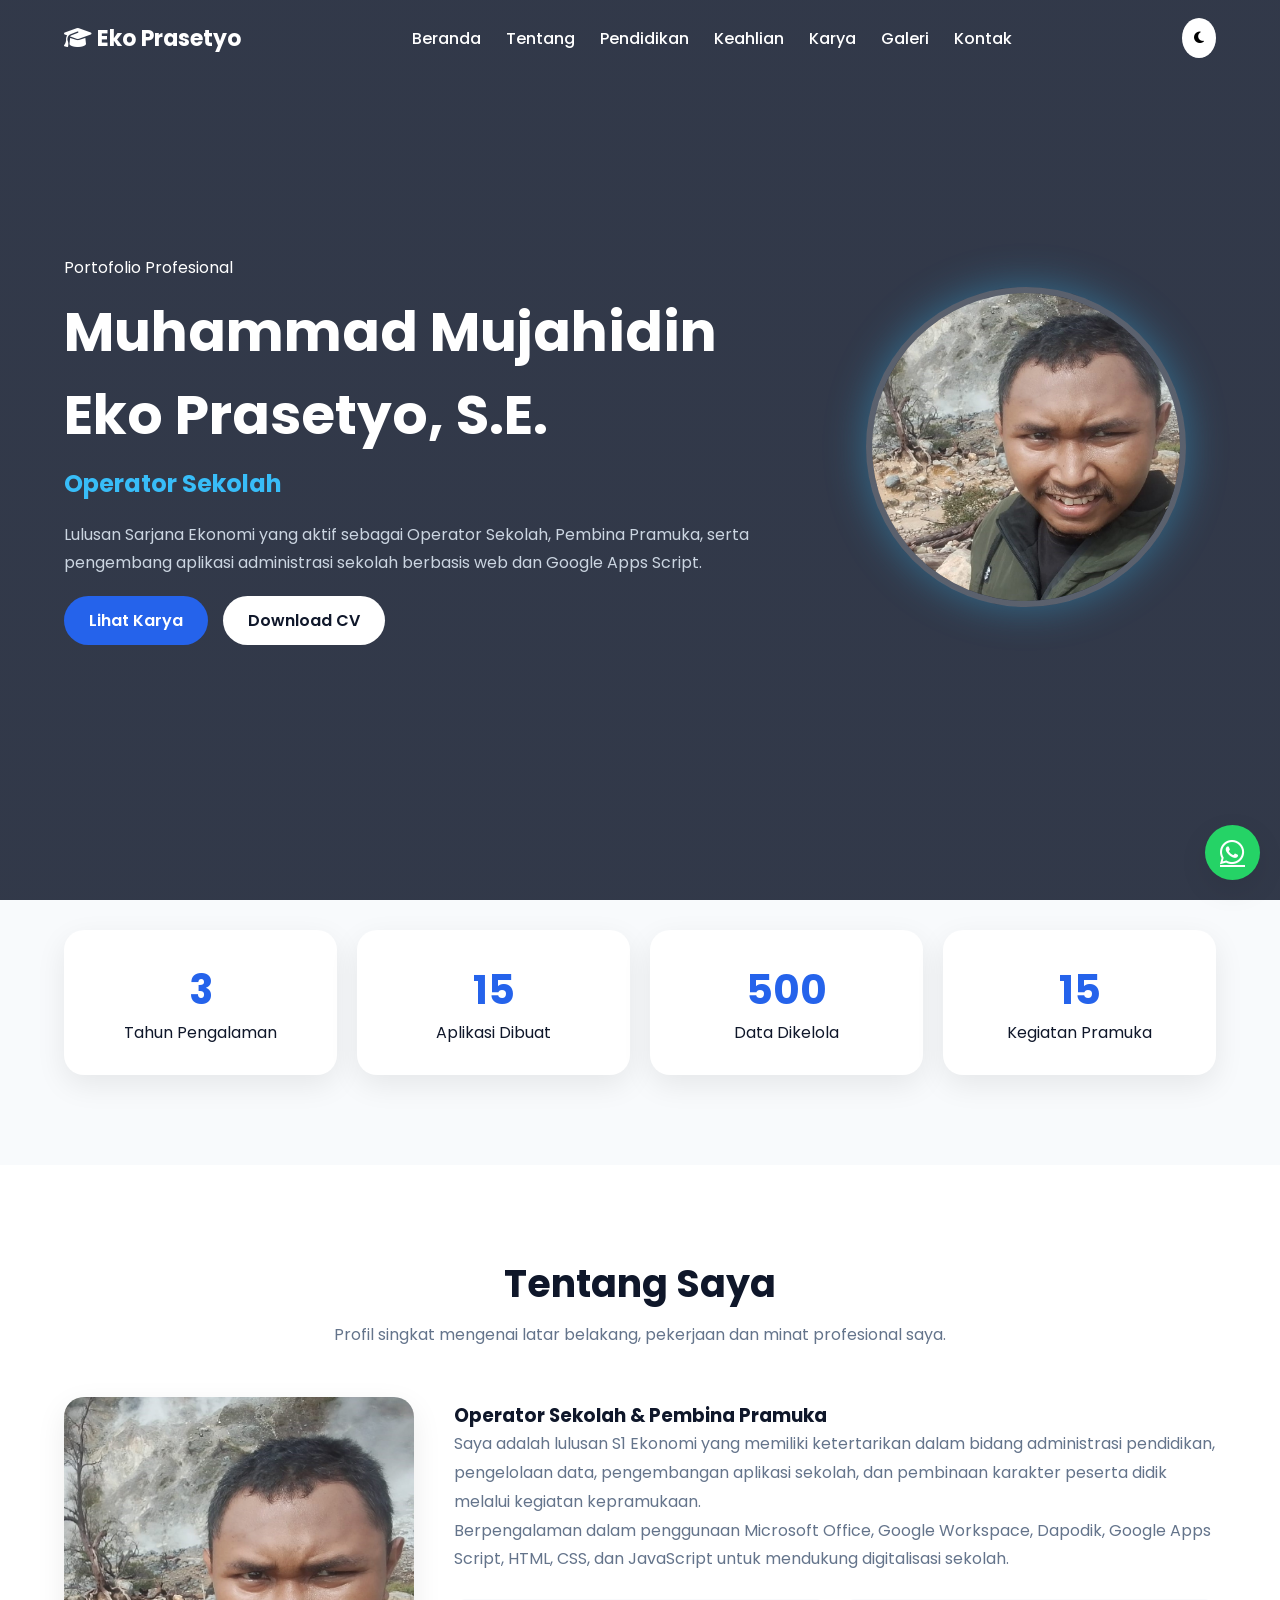
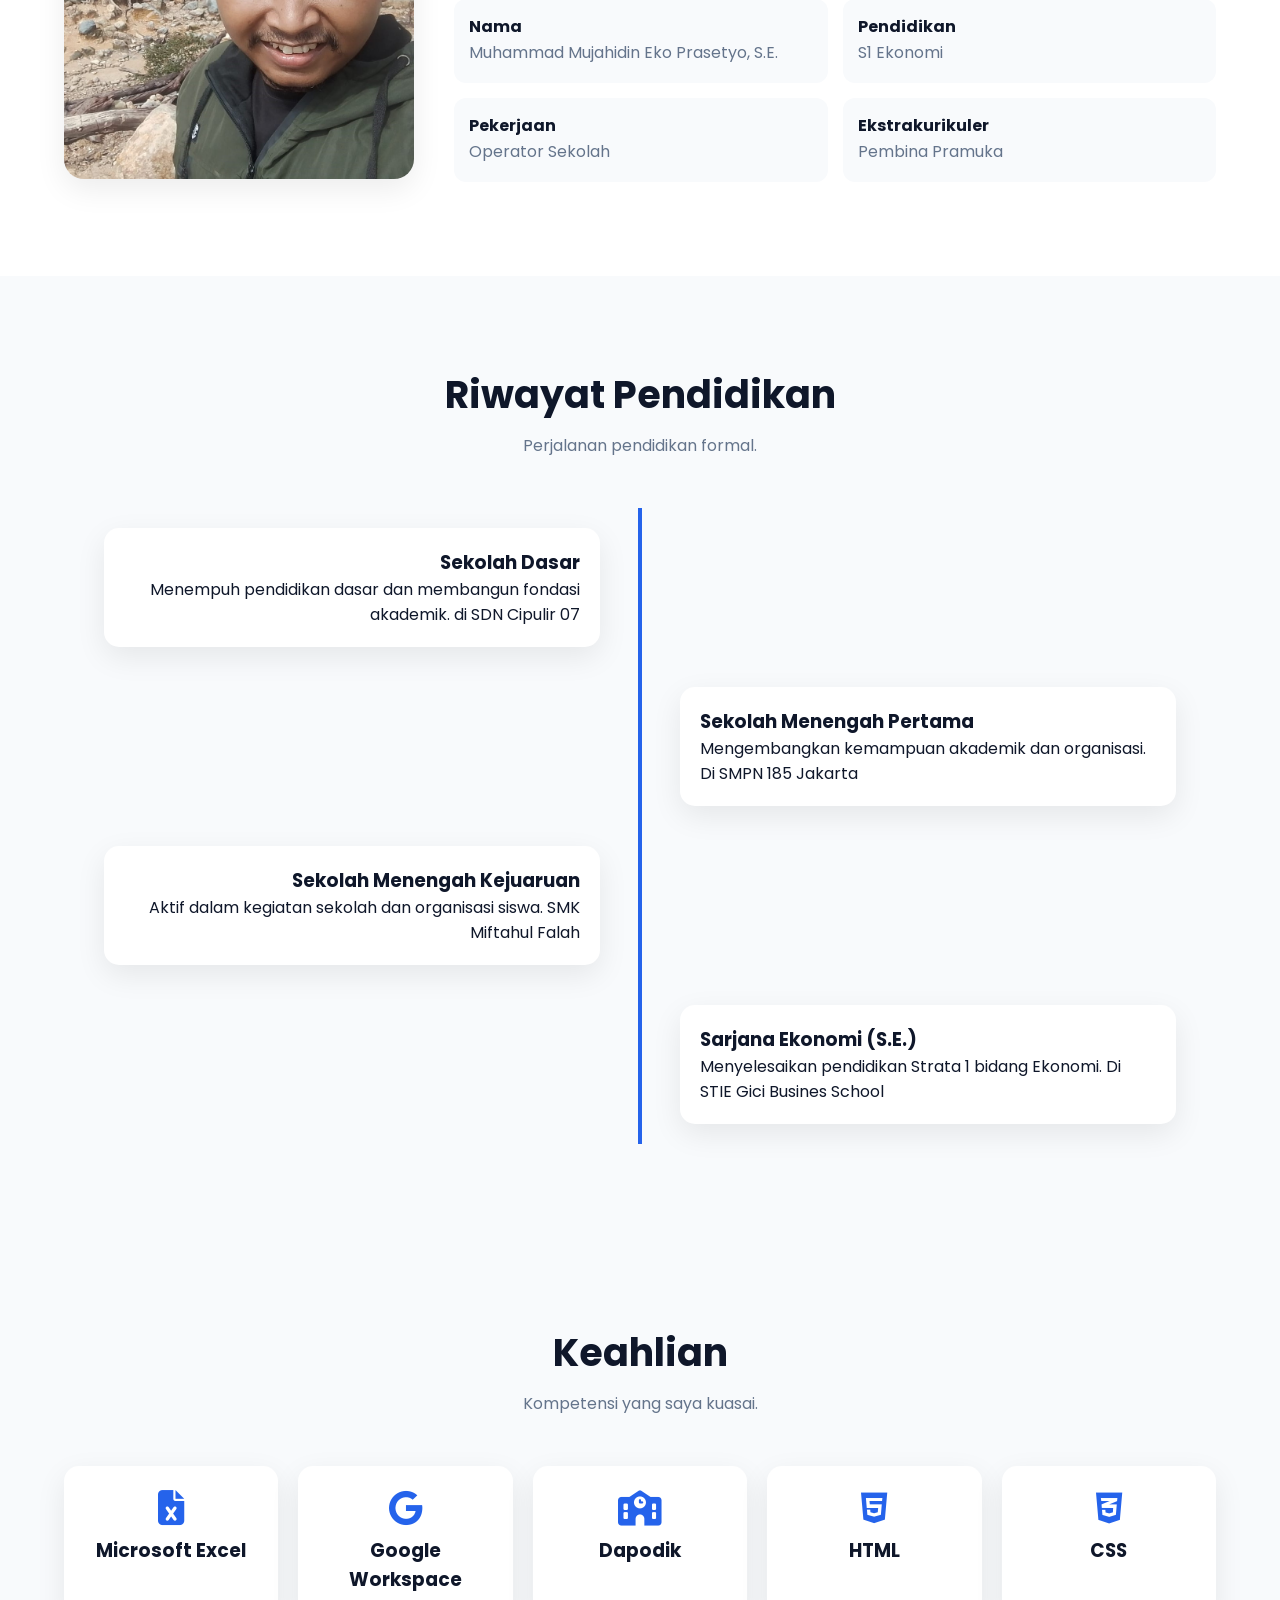
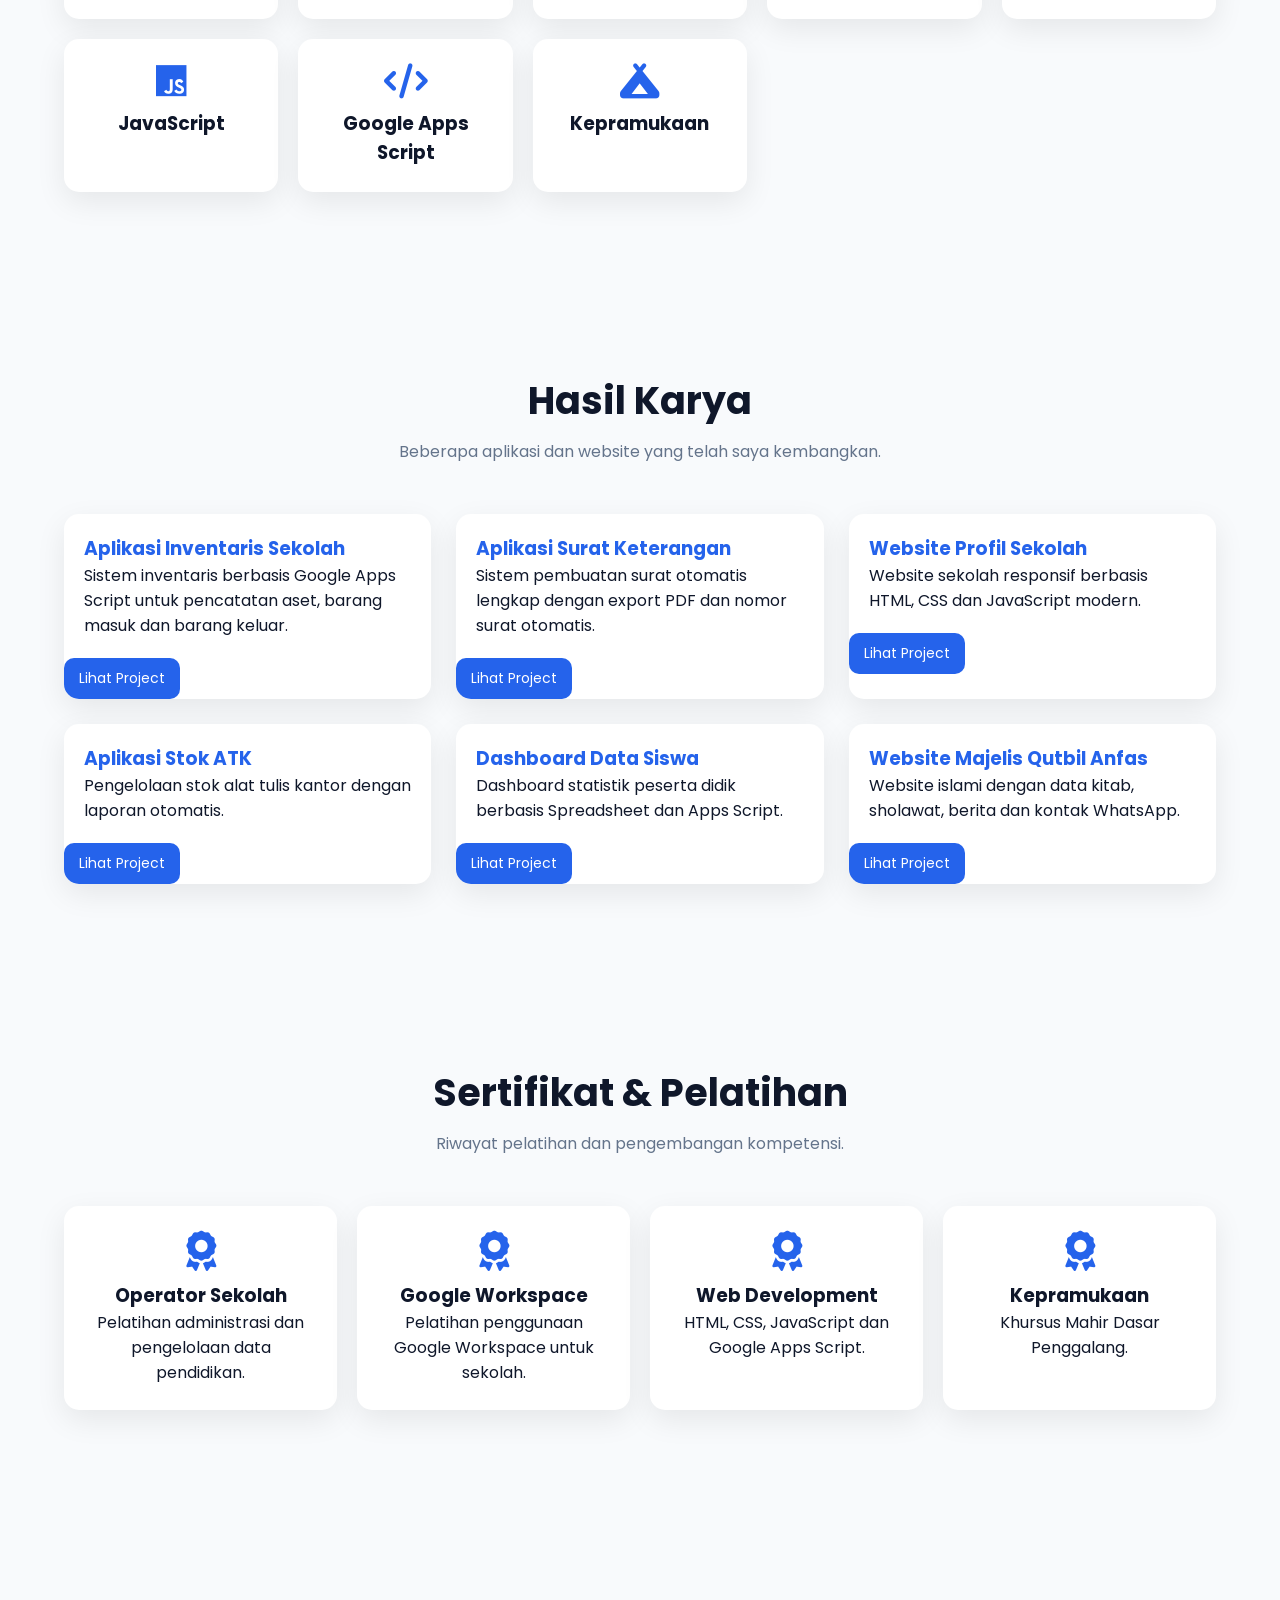
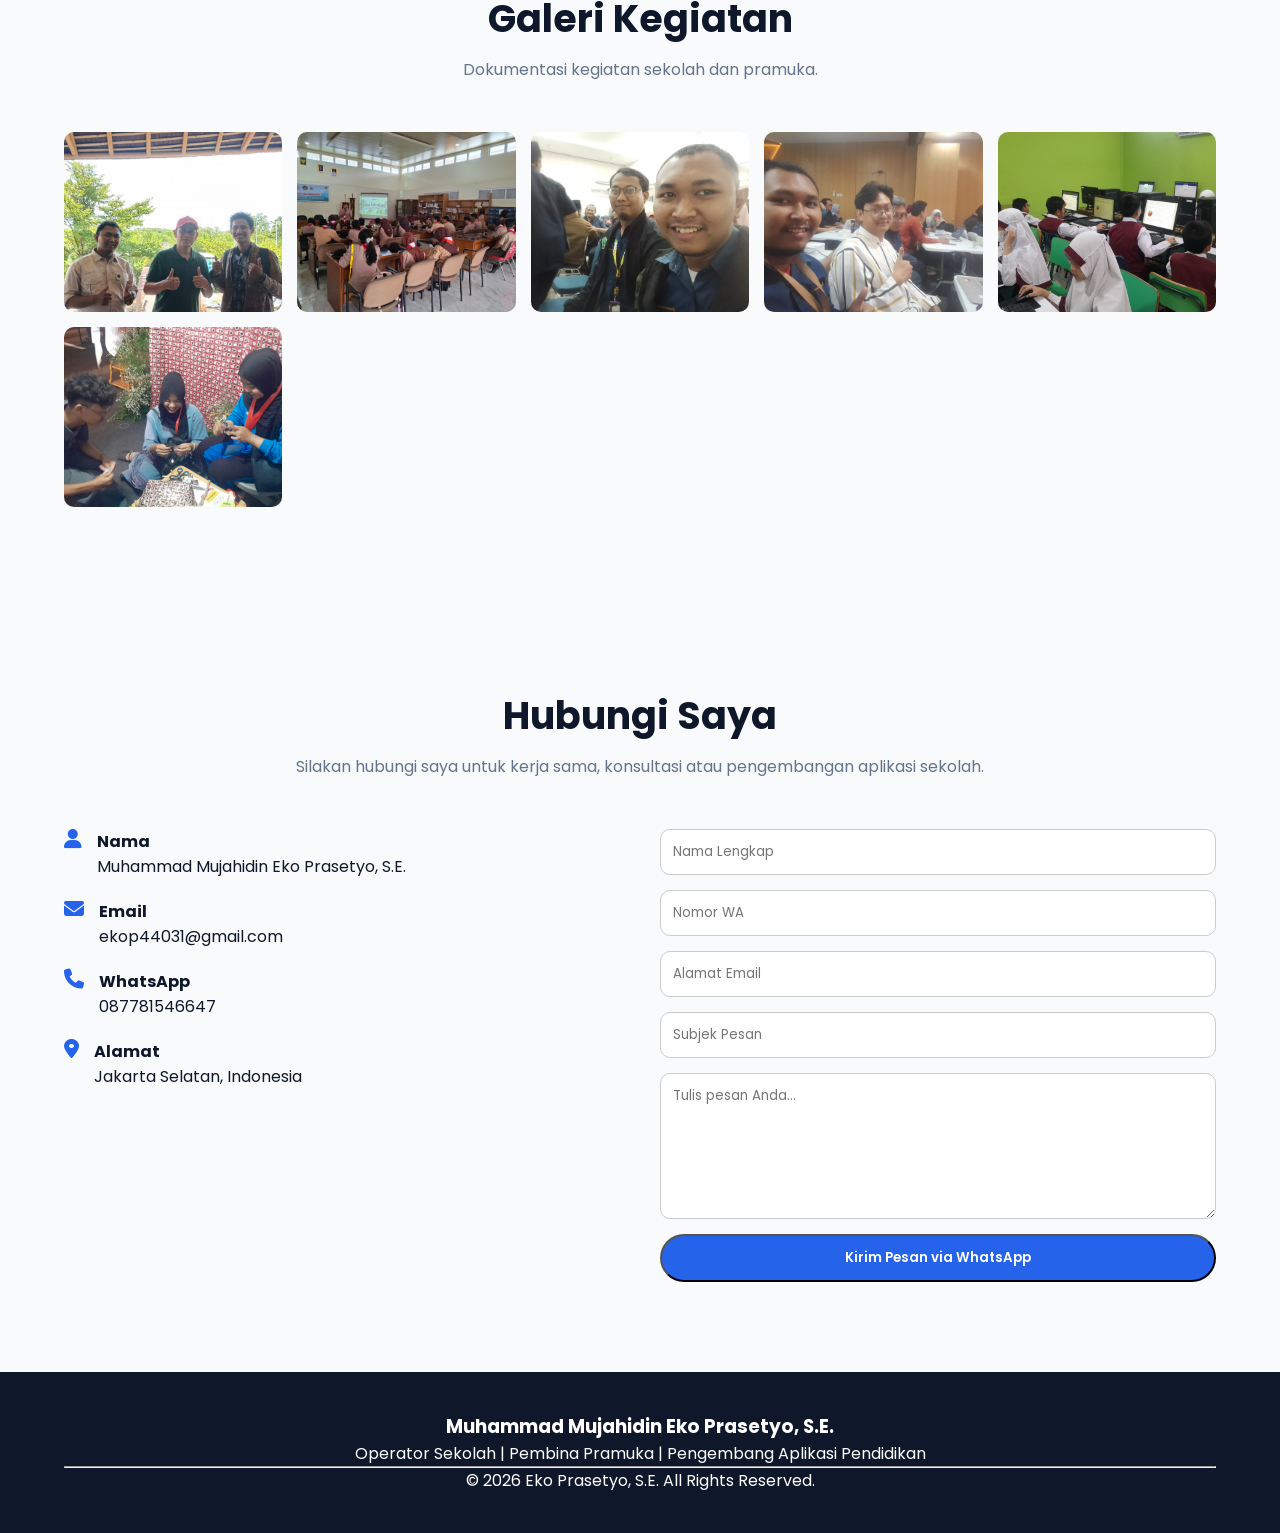
==== index.html @ 9b9f5721 "Add files via upload" ====
<!DOCTYPE html>
<html lang="id">
<head>
    <meta charset="UTF-8">
    <meta name="viewport" content="width=device-width, initial-scale=1.0">

    <title>Eko Prasetyo, S.E | Portofolio Profesional</title>

    <meta name="description" content="Portofolio Eko Prasetyo, S.E. - Operator Sekolah, Pembina Pramuka dan Pengembang Aplikasi Sekolah.">

    <!-- GOOGLE FONT -->
    <link href="https://fonts.googleapis.com/css2?family=Poppins:wght@300;400;500;600;700;800&display=swap" rel="stylesheet">

    <!-- FONT AWESOME -->
    <link rel="stylesheet"
    href="https://cdnjs.cloudflare.com/ajax/libs/font-awesome/6.5.2/css/all.min.css">

    <!-- CSS -->
    <link rel="stylesheet" href="css/style.css">
</head>

<body>

<!-- =========================
NAVBAR
========================= -->

<header class="header">

    <div class="container nav-container">

        <div class="logo">
            <i class="fa-solid fa-graduation-cap"></i>
            Eko Prasetyo
        </div>

        <nav>

            <ul class="nav-menu">

                <li>
                    <a href="#home">Beranda</a>
                </li>

                <li>
                    <a href="#about">Tentang</a>
                </li>

                <li>
                    <a href="#education">Pendidikan</a>
                </li>

                <li>
                    <a href="#skills">Keahlian</a>
                </li>

                <li>
                    <a href="#projects">Karya</a>
                </li>

                <li>
                    <a href="#gallery">Galeri</a>
                </li>

                <li>
                    <a href="#contact">Kontak</a>
                </li>

            </ul>

        </nav>

        <button id="darkModeBtn" class="dark-btn">
            <i class="fa-solid fa-moon"></i>
        </button>

    </div>

</header>

<!-- =========================
HERO
========================= -->

<section id="home" class="hero">

    <div class="container hero-content">

        <div class="hero-text">

            <span class="badge">
                Portofolio Profesional
            </span>

            <h1>
                Muhammad Mujahidin Eko Prasetyo, S.E.
            </h1>

            <h2>
                <span id="typing"></span>
            </h2>

            <p>
                Lulusan Sarjana Ekonomi yang aktif sebagai
                Operator Sekolah, Pembina Pramuka, serta
                pengembang aplikasi administrasi sekolah
                berbasis web dan Google Apps Script.
            </p>

            <div class="hero-button">

                <a href="#projects" class="btn-primary">
                    Lihat Karya
                </a>

                <a href="files/CV-Eko-Prasetyo.pdf"
                   class="btn-secondary"
                   target="_blank">

                    Download CV

                </a>

            </div>

        </div>

        <div class="hero-image">

            <img src="../img/1.jpeg"
                 alt="Foto Profil">

        </div>

    </div>

</section>

<!-- =========================
STATISTIK
========================= -->

<section class="stats">

    <div class="container stats-grid">

        <div class="stat-card">

            <h3 class="counter" data-target="3">
                0
            </h3>

            <p>Tahun Pengalaman</p>

        </div>

        <div class="stat-card">

            <h3 class="counter" data-target="15">
                0
            </h3>

            <p>Aplikasi Dibuat</p>

        </div>

        <div class="stat-card">

            <h3 class="counter" data-target="500">
                0
            </h3>

            <p>Data Dikelola</p>

        </div>

        <div class="stat-card">

            <h3 class="counter" data-target="15">
                0
            </h3>

            <p>Kegiatan Pramuka</p>

        </div>

    </div>

</section>

<!-- =========================
TENTANG
========================= -->

<section id="about" class="about">

    <div class="container">

        <div class="section-title">

            <h2>Tentang Saya</h2>

            <p>
                Profil singkat mengenai latar belakang,
                pekerjaan dan minat profesional saya.
            </p>

        </div>

        <div class="about-grid">

            <div class="about-image">

                <img src="../img/1.jpeg"
                     alt="Tentang Saya">

            </div>

            <div class="about-content">

                <h3>
                    Operator Sekolah &
                    Pembina Pramuka
                </h3>

                <p>
                    Saya adalah lulusan S1 Ekonomi yang
                    memiliki ketertarikan dalam bidang
                    administrasi pendidikan, pengelolaan data,
                    pengembangan aplikasi sekolah, dan
                    pembinaan karakter peserta didik melalui
                    kegiatan kepramukaan.
                </p>

                <p>
                    Berpengalaman dalam penggunaan
                    Microsoft Office, Google Workspace,
                    Dapodik, Google Apps Script,
                    HTML, CSS, dan JavaScript untuk
                    mendukung digitalisasi sekolah.
                </p>

                <div class="about-info">

                    <div class="info-box">
                        <h4>Nama</h4>
                        <p>Muhammad Mujahidin Eko Prasetyo, S.E.</p>
                    </div>

                    <div class="info-box">
                        <h4>Pendidikan</h4>
                        <p>S1 Ekonomi</p>
                    </div>

                    <div class="info-box">
                        <h4>Pekerjaan</h4>
                        <p>Operator Sekolah</p>
                    </div>

                    <div class="info-box">
                        <h4>Ekstrakurikuler</h4>
                        <p>Pembina Pramuka</p>
                    </div>

                </div>

            </div>

        </div>

    </div>

</section>

<!-- =========================
PENDIDIKAN
========================= -->

<section id="education" class="timeline">
    <div class="container">
        <div class="section-title">
            <h2>Riwayat Pendidikan</h2>
            <p>
                Perjalanan pendidikan formal.
            </p>
        </div>
        <div class="timeline-container">
            <div class="timeline-item">
                <div class="timeline-content">
                    <h3>Sekolah Dasar</h3>
                    <p>
                        Menempuh pendidikan dasar
                        dan membangun fondasi akademik. di SDN Cipulir 07
                    </p>
                </div>
            </div>
            <div class="timeline-item">
                <div class="timeline-content">
                    <h3>Sekolah Menengah Pertama</h3>
                    <p>
                        Mengembangkan kemampuan
                        akademik dan organisasi. Di SMPN 185 Jakarta
                    </p>
                </div>
            </div>
            <div class="timeline-item">
                <div class="timeline-content">
                    <h3>Sekolah Menengah Kejuaruan</h3>
                    <p>
                        Aktif dalam kegiatan sekolah
                        dan organisasi siswa. SMK Miftahul Falah
                    </p>
                </div>
            </div>
            <div class="timeline-item">
                <div class="timeline-content">
                    <h3>Sarjana Ekonomi (S.E.)</h3>
                    <p>
                        Menyelesaikan pendidikan
                        Strata 1 bidang Ekonomi. Di STIE Gici Busines School
                    </p>
                </div>
            </div>
        </div>
    </div>
</section>
<!-- =========================
KEAHLIAN
========================= -->
<section id="skills" class="skills">
    <div class="container">
        <div class="section-title">
            <h2>Keahlian</h2>
            <p>
                Kompetensi yang saya kuasai.
            </p>
        </div>
        <div class="skill-grid">
            <div class="skill-card">
                <i class="fa-solid fa-file-excel"></i>
                <h3>Microsoft Excel</h3>
            </div>
            <div class="skill-card">
                <i class="fa-brands fa-google"></i>
                <h3>Google Workspace</h3>
            </div>
            <div class="skill-card">
                <i class="fa-solid fa-school"></i>
                <h3>Dapodik</h3>
            </div>
            <div class="skill-card">
                <i class="fa-brands fa-html5"></i>
                <h3>HTML</h3>
            </div>
            <div class="skill-card">
                <i class="fa-brands fa-css3-alt"></i>
                <h3>CSS</h3>
            </div>
            <div class="skill-card">
                <i class="fa-brands fa-js"></i>
                <h3>JavaScript</h3>
            </div>
            <div class="skill-card">
                <i class="fa-solid fa-code"></i>
                <h3>Google Apps Script</h3>
            </div>
            <div class="skill-card">
                <i class="fa-solid fa-campground"></i>
                <h3>Kepramukaan</h3>
            </div>
        </div>
    </div>
</section>
 <!-- =========================
HASIL KARYA
========================= -->

<section id="projects" class="projects">

    <div class="container">

        <div class="section-title">

            <h2>Hasil Karya</h2>

            <p>
                Beberapa aplikasi dan website yang telah saya kembangkan.
            </p>

        </div>

        <div class="project-grid">

            <div class="project-card">
                <div class="project-content">
                    <h3>Aplikasi Inventaris Sekolah</h3>
                    <p>
                        Sistem inventaris berbasis Google Apps Script
                        untuk pencatatan aset, barang masuk dan barang keluar.
                    </p>
                </div>
                <div class="project-actions"><a href="https://example.com" target=
                    "_blank" class="btn-link">Lihat Project</a></div>
            </div>

            <div class="project-card">
                <div class="project-content">

                    <h3>Aplikasi Surat Keterangan</h3>

                    <p>
                        Sistem pembuatan surat otomatis lengkap
                        dengan export PDF dan nomor surat otomatis.
                    </p>

                </div>
                <div class="project-actions"><a href="https://example.com" target=
                    "_blank" class="btn-link">Lihat Project</a></div>
            </div>

            <div class="project-card">
                <div class="project-content">

                    <h3>Website Profil Sekolah</h3>

                    <p>
                        Website sekolah responsif berbasis
                        HTML, CSS dan JavaScript modern.
                    </p>

                </div>
                <div class="project-actions"><a href="https://example.com" target=
                    "_blank" class="btn-link">Lihat Project</a></div>
            </div>

            <div class="project-card">
                <div class="project-content">

                    <h3>Aplikasi Stok ATK</h3>

                    <p>
                        Pengelolaan stok alat tulis kantor
                        dengan laporan otomatis.
                    </p>

                </div>
                  <div class="project-actions"><a href="https://example.com" target=
                    "_blank" class="btn-link">Lihat Project</a></div>
            </div>

            <div class="project-card">
                <div class="project-content">

                    <h3>Dashboard Data Siswa</h3>

                    <p>
                        Dashboard statistik peserta didik
                        berbasis Spreadsheet dan Apps Script.
                    </p>

                </div>
                <div class="project-actions"><a href="https://example.com" target=
                    "_blank" class="btn-link">Lihat Project</a></div>
            </div>

            <div class="project-card">
                <div class="project-content">

                    <h3>Website Majelis Qutbil Anfas</h3>

                    <p>
                        Website islami dengan data kitab,
                        sholawat, berita dan kontak WhatsApp.
                    </p>

                </div>
                  <div class="project-actions"><a href="https://example.com" target=
                    "_blank" class="btn-link">Lihat Project</a></div>
            </div>

        </div>

    </div>

</section>

<!-- =========================
SERTIFIKAT
========================= -->

<section class="certificate">

    <div class="container">

        <div class="section-title">

            <h2>Sertifikat & Pelatihan</h2>

            <p>
                Riwayat pelatihan dan pengembangan kompetensi.
            </p>

        </div>

        <div class="certificate-grid">

            <div class="certificate-card">

                <i class="fa-solid fa-award"></i>

                <h3>Operator Sekolah</h3>

                <p>
                    Pelatihan administrasi dan pengelolaan data pendidikan.
                </p>

            </div>

            <div class="certificate-card">

                <i class="fa-solid fa-award"></i>

                <h3>Google Workspace</h3>

                <p>
                    Pelatihan penggunaan Google Workspace untuk sekolah.
                </p>

            </div>

            <div class="certificate-card">

                <i class="fa-solid fa-award"></i>

                <h3>Web Development</h3>

                <p>
                    HTML, CSS, JavaScript dan Google Apps Script.
                </p>

            </div>

            <div class="certificate-card">

                <i class="fa-solid fa-award"></i>

                <h3>Kepramukaan</h3>

                <p>
                    Khursus Mahir Dasar Penggalang.
                </p>

            </div>

        </div>

    </div>

</section>

<!-- =========================
GALERI
========================= -->

<section id="gallery" class="gallery">

    <div class="container">

        <div class="section-title">

            <h2>Galeri Kegiatan</h2>

            <p>
                Dokumentasi kegiatan sekolah dan pramuka.
            </p>

        </div>

        <div class="gallery-grid">

            <img src="img/2.jpeg" alt="Galeri 1">

            <img src="img/3.jpeg" alt="Galeri 2">

            <img src="img/4.jpeg" alt="Galeri 3">

            <img src="img/5.jpeg" alt="Galeri 4">

            <img src="img/6.jpeg" alt="Galeri 5">

            <img src="img/7.jpeg" alt="Galeri 6">

        </div>

    </div>

</section>

<!-- =========================
KONTAK
========================= -->

<section id="contact" class="contact">

    <div class="container">

        <div class="section-title">

            <h2>Hubungi Saya</h2>

            <p>
                Silakan hubungi saya untuk kerja sama,
                konsultasi atau pengembangan aplikasi sekolah.
            </p>

        </div>

        <div class="contact-wrapper">

            <div class="contact-info">

                <div class="contact-item">

                    <i class="fa-solid fa-user"></i>

                    <div>

                        <h4>Nama</h4>

                        <p>Muhammad Mujahidin Eko Prasetyo, S.E.</p>

                    </div>

                </div>

                <div class="contact-item">

                    <i class="fa-solid fa-envelope"></i>

                    <div>

                        <h4>Email</h4>

                        <p>ekop44031@gmail.com</p>

                    </div>

                </div>

                <div class="contact-item">

                    <i class="fa-solid fa-phone"></i>

                    <div>

                        <h4>WhatsApp</h4>

                        <p>087781546647</p>

                    </div>

                </div>

                <div class="contact-item">

                    <i class="fa-solid fa-location-dot"></i>

                    <div>

                        <h4>Alamat</h4>

                        <p>Jakarta Selatan, Indonesia</p>

                    </div>

                </div>

            </div>

            <form class="contact-form" onsubmit="sendWhatsApp(event)">

                <input type="text" id="nama" placeholder="Nama Lengkap" required>
                <input type="nomor" id="nomor" placeholder="Nomor WA" required>
                <input type="email" id="email" placeholder="Alamat Email" required>
                <input type="text" id="subjek" placeholder="Subjek Pesan">
                <textarea id="pesan" rows="6" placeholder="Tulis pesan Anda..." required></textarea>
                <button type="submit" class="btn-primary">Kirim Pesan via WhatsApp
                </button>
            </form>
            

        </div>

    </div>

</section>

<!-- =========================
WHATSAPP FLOATING BUTTON
========================= -->

<a href="https://wa.me/087781546647"
   class="wa-float"
   target="_blank">

    <i class="fa-brands fa-whatsapp"></i>

</a>

<!-- =========================
FOOTER
========================= -->

<footer class="footer">

    <div class="container">

        <div class="footer-content">
            <h3>Muhammad Mujahidin Eko Prasetyo, S.E.</h3>

            <p>
                Operator Sekolah | Pembina Pramuka |
                Pengembang Aplikasi Pendidikan
            </p>
        </div>

        <hr>

        <p class="copyright">
            © 2026 Eko Prasetyo, S.E. All Rights Reserved.
        </p>

    </div>

</footer>

<script src="js/script.js"></script>

</body>
</html>
---- css/style.css ----
:root{
    --primary:#2563eb;
    --dark:#0f172a;
    --light:#f8fafc;
    --gray:#64748b;
    --card:#ffffff;
    --shadow:0 10px 30px rgba(0,0,0,.08);
}

.dark-mode{
    --primary:#38bdf8;
    --dark:#f8fafc;
    --light:#0f172a;
    --gray:#94a3b8;
    --card:#1e293b;
    --shadow:0 10px 30px rgba(0,0,0,.4);
}

*{
    margin:0;
    padding:0;
    box-sizing:border-box;
    font-family:'Poppins',sans-serif;
    scroll-behavior:smooth;
}

body{
    background:var(--light);
    color:var(--dark);
    transition:.3s;
}

/* ================= NAVBAR ================= */

.header{
    position:fixed;
    top:0;
    left:0;
    width:100%;
    z-index:999;
    transition:.3s;
}

.nav-container{
    display:flex;
    justify-content:space-between;
    align-items:center;
    padding:18px 0;
}

.logo{
    font-size:22px;
    font-weight:700;
    color:white;
}

.nav-menu{
    display:flex;
    list-style:none;
    gap:25px;
}

.nav-menu a{
    color:white;
    text-decoration:none;
    font-weight:500;
    transition:.3s;
}

.nav-menu a:hover{
    color:#38bdf8;
}

.dark-btn{
    background:white;
    border:none;
    padding:10px 12px;
    border-radius:50%;
    cursor:pointer;
}

/* navbar saat scroll */
.header.scrolled{
    background:rgba(15,23,42,.95);
    backdrop-filter:blur(10px);
    box-shadow:var(--shadow);
}

/* ================= CONTAINER ================= */

.container{
    width:90%;
    max-width:1200px;
    margin:auto;
}

section{
    padding:90px 0;
}

.section-title{
    text-align:center;
    margin-bottom:50px;
}

.section-title h2{
    font-size:38px;
    font-weight:700;
}

.section-title p{
    color:var(--gray);
    margin-top:10px;
}

/* ================= HERO ================= */

.hero{
    min-height:100vh;
    display:flex;
    align-items:center;
    background:linear-gradient(rgba(15,23,42,.85),rgba(15,23,42,.85)),
    url("https://images.unsplash.com/photo-1522202176988-66273c2fd55f");
    background-size:cover;
    background-position:center;
    color:white;
}

.hero-content{
    display:grid;
    grid-template-columns:1fr 350px;
    align-items:center;
    gap:50px;
}

.hero-text h1{
    font-size:55px;
    margin:10px 0;
}

.hero-text h2{
    color:#38bdf8;
}

.hero-text p{
    color:#cbd5e1;
    margin:20px 0;
    line-height:1.7;
}

.hero-image img{
    width:320px;
    height:320px;
    border-radius:50%;
    object-fit:cover;
    border:6px solid rgba(255,255,255,.2);
    box-shadow:0 0 40px rgba(56,189,248,.4);
}

.hero-button{
    display:flex;
    gap:15px;
    flex-wrap:wrap;
}

.btn-primary{
    background:var(--primary);
    color:white;
    padding:12px 25px;
    border-radius:30px;
    text-decoration:none;
    font-weight:600;
    display:inline-block;
}

.btn-secondary{
    background:white;
    color:#0f172a;
    padding:12px 25px;
    border-radius:30px;
    text-decoration:none;
    font-weight:600;
}

/* ================= STATS ================= */

.stats{
    margin-top:-60px;
}

.stats-grid{
    display:grid;
    grid-template-columns:repeat(4,1fr);
    gap:20px;
}

.stat-card{
    background:var(--card);
    padding:30px;
    border-radius:20px;
    text-align:center;
    box-shadow:var(--shadow);
}

.stat-card h3{
    font-size:40px;
    color:var(--primary);
}

/* ================= ABOUT ================= */

.about{
    background:var(--card);
}

.about-grid{
    display:grid;
    grid-template-columns:350px 1fr;
    gap:40px;
    align-items:center;
}

.about-image img{
    width:100%;
    border-radius:20px;
    box-shadow:var(--shadow);
}

.about-content p{
    color:var(--gray);
    line-height:1.8;
}

.about-info{
    display:grid;
    grid-template-columns:repeat(2,1fr);
    gap:15px;
    margin-top:25px;
}

.info-box{
    background:var(--light);
    padding:15px;
    border-radius:12px;
}

/* ================= TIMELINE ================= */

.timeline-container{
    position:relative;
}

.timeline-container::before{
    content:"";
    position:absolute;
    width:4px;
    height:100%;
    background:var(--primary);
    left:50%;
    transform:translateX(-50%);
}

.timeline-item{
    width:50%;
    padding:20px 40px;
}

.timeline-item:nth-child(odd){
    text-align:right;
}

.timeline-item:nth-child(even){
    margin-left:50%;
}

.timeline-content{
    background:var(--card);
    padding:20px;
    border-radius:15px;
    box-shadow:var(--shadow);
}

/* ================= SKILLS ================= */

.skill-grid{
    display:grid;
    grid-template-columns:repeat(auto-fit,minmax(200px,1fr));
    gap:20px;
}

.skill-card{
    background:var(--card);
    padding:25px;
    border-radius:15px;
    text-align:center;
    box-shadow:var(--shadow);
    transition:.3s;
}

.skill-card:hover{
    transform:translateY(-10px);
}

.skill-card i{
    font-size:35px;
    color:var(--primary);
    margin-bottom:10px;
}

/* ================= PROJECT ================= */

.project-grid{
    display:grid;
    grid-template-columns:repeat(auto-fit,minmax(300px,1fr));
    gap:25px;
}

.project-card{
    background:var(--card);
    border-radius:15px;
    overflow:hidden;
    box-shadow:var(--shadow);
    transition:.3s;
}

.project-card:hover{
    transform:translateY(-8px);
}

.project-card img{
    width:100%;
    height:200px;
    object-fit:cover;
}

.project-content{
    padding:20px;
}

.project-content h3{
    color:var(--primary);
}

.btn-link{
    display:inline-block;
    padding:10px 15px;
    background:#2563eb;
    color:white;
    text-decoration:none;
    border-radius:10px;
    font-size:14px;
    transition:.3s;
}

.btn-link:hover{
    background:#1e40af;
    transform:translateY(-3px);
}
/* ================= CERTIFICATE ================= */

.certificate-grid{
    display:grid;
    grid-template-columns:repeat(auto-fit,minmax(250px,1fr));
    gap:20px;
}

.certificate-card{
    background:var(--card);
    padding:25px;
    border-radius:15px;
    text-align:center;
    box-shadow:var(--shadow);
}

.certificate-card i{
    font-size:40px;
    color:var(--primary);
    margin-bottom:10px;
}

/* ================= GALLERY ================= */

.gallery-grid{
    display:grid;
    grid-template-columns:repeat(auto-fit,minmax(200px,1fr));
    gap:15px;
}

.gallery-grid img{
    width:100%;
    height:180px;
    object-fit:cover;
    border-radius:10px;
    transition:.3s;
}

.gallery-grid img:hover{
    transform:scale(1.05);
}

/* ================= CONTACT ================= */

.contact-wrapper{
    display:grid;
    grid-template-columns:1fr 1fr;
    gap:40px;
}

.contact-item{
    display:flex;
    gap:15px;
    margin-bottom:20px;
}

.contact-item i{
    font-size:20px;
    color:var(--primary);
}

.contact-form{
    display:flex;
    flex-direction:column;
    gap:15px;
}

.contact-form input,
.contact-form textarea{
    padding:12px;
    border-radius:10px;
    border:1px solid #ccc;
}

/* ================= WHATSAPP FLOAT ================= */

.wa-float{
    position:fixed;
    bottom:20px;
    right:20px;
    background:#25D366;
    color:white;
    width:55px;
    height:55px;
    border-radius:50%;
    display:flex;
    align-items:center;
    justify-content:center;
    font-size:28px;
    box-shadow:var(--shadow);
}

/* ================= FOOTER ================= */

.footer{
    background:var(--dark);
    color:white;
    text-align:center;
    padding:40px 0;
}

.social a{
    color:white;
    margin:0 10px;
    font-size:18px;
}

/* ================= RESPONSIVE ================= */

@media(max-width:768px){

.hero-content{
    grid-template-columns:1fr;
    text-align:center;
}

.stats-grid{
    grid-template-columns:repeat(2,1fr);
}

.about-grid{
    grid-template-columns:1fr;
}

.contact-wrapper{
    grid-template-columns:1fr;
}

.nav-menu{
    display:none;
}

}
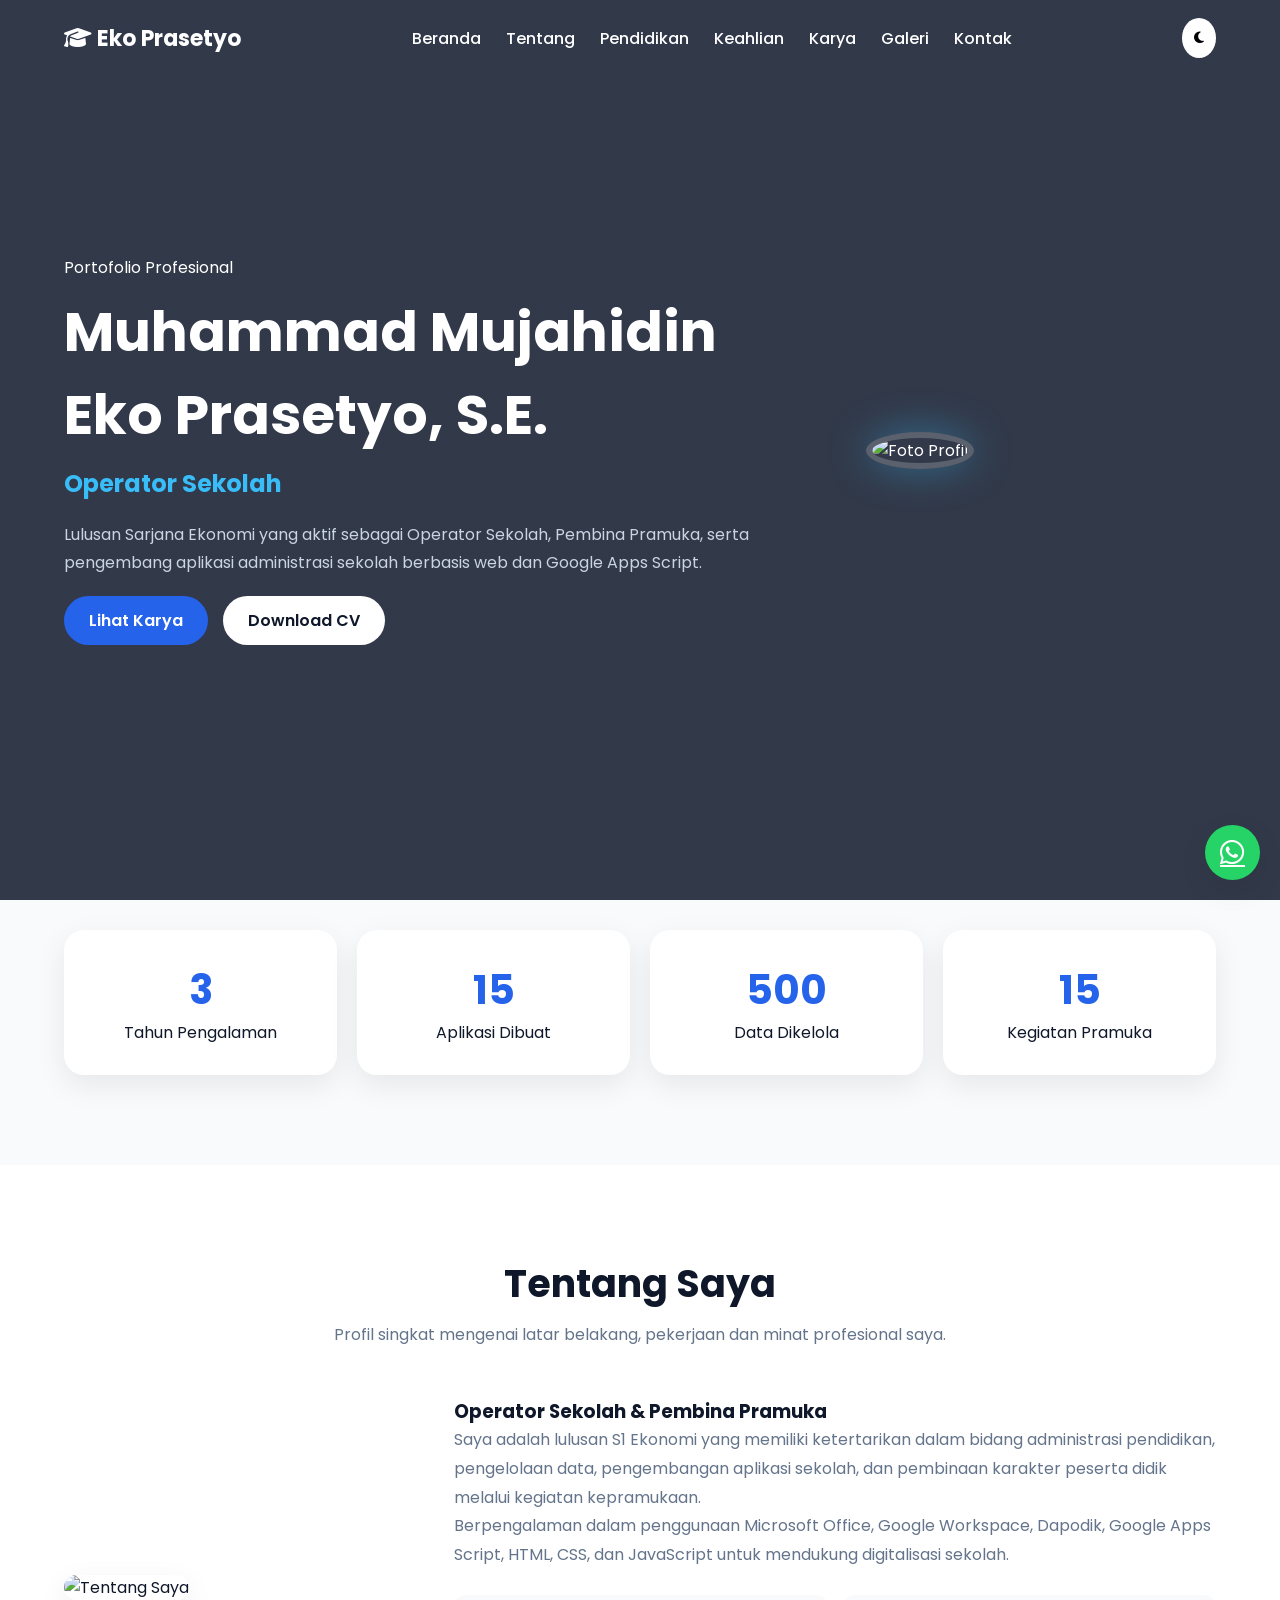
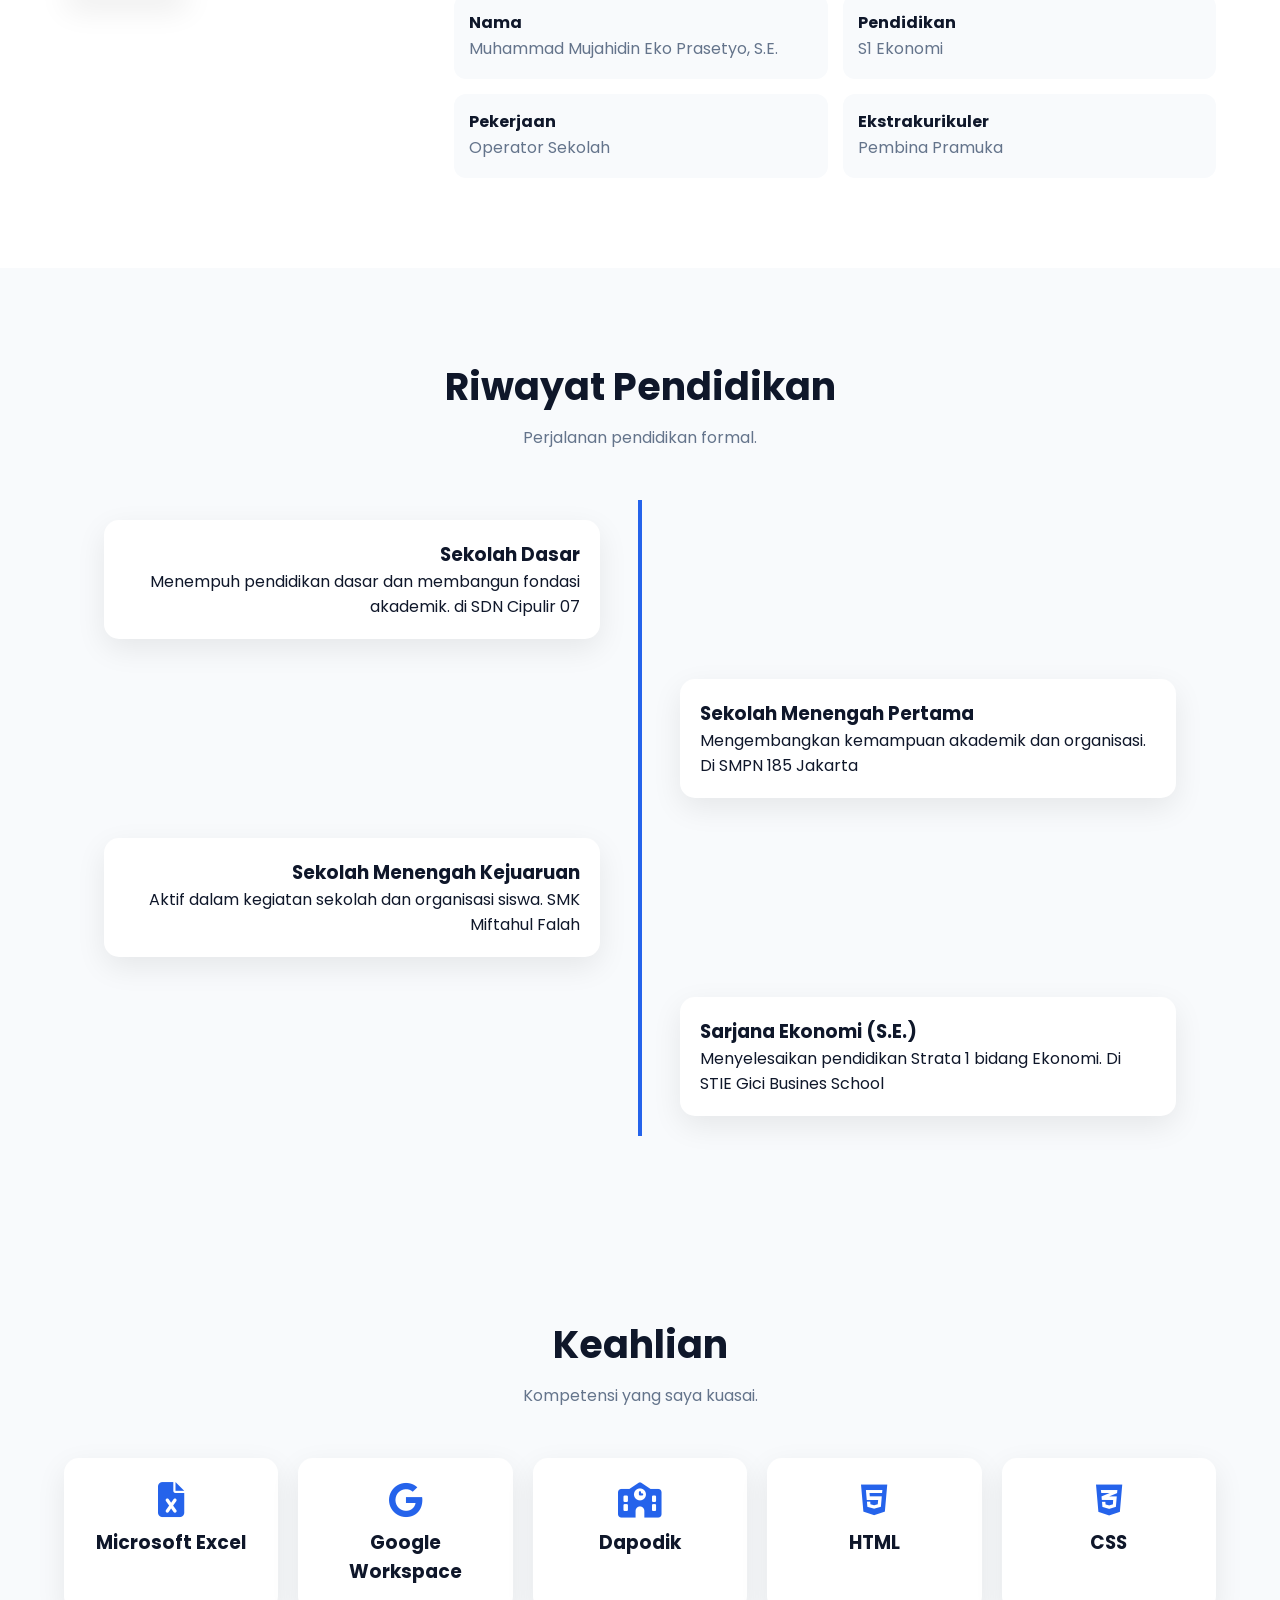
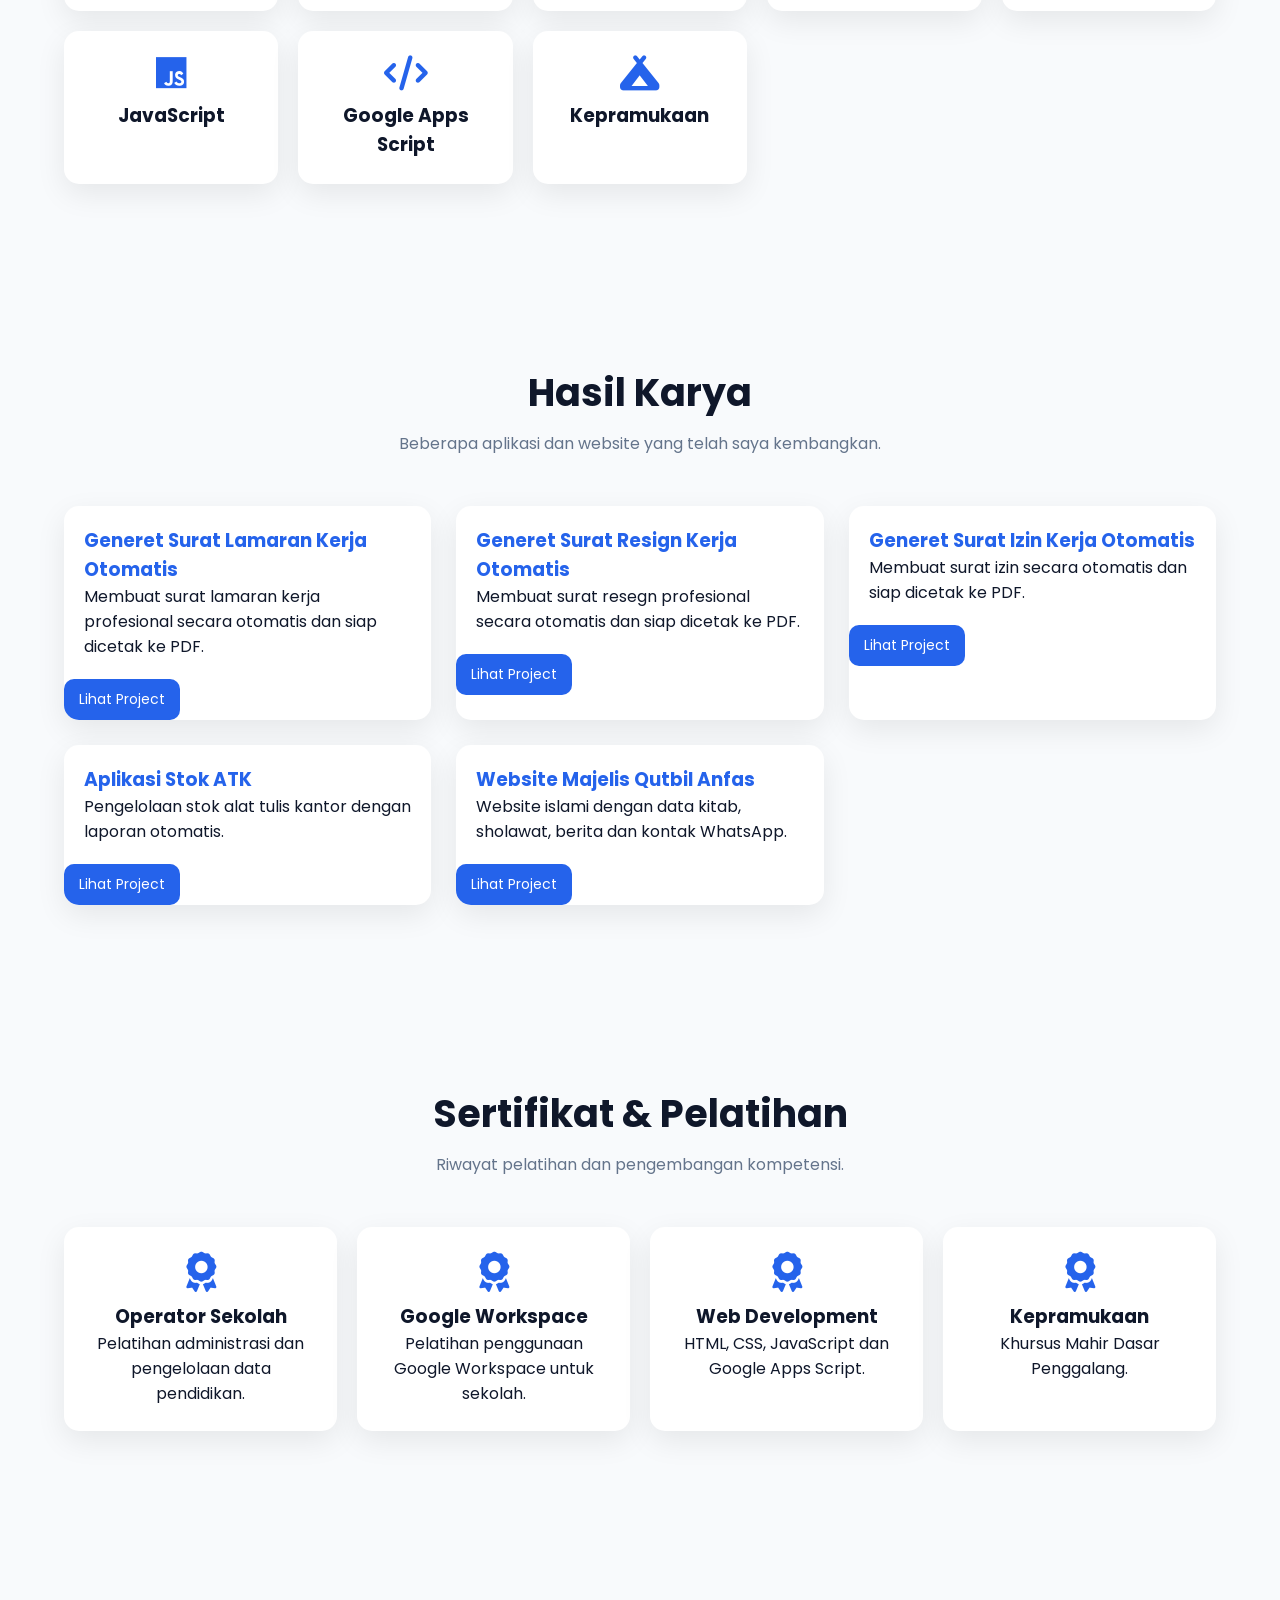
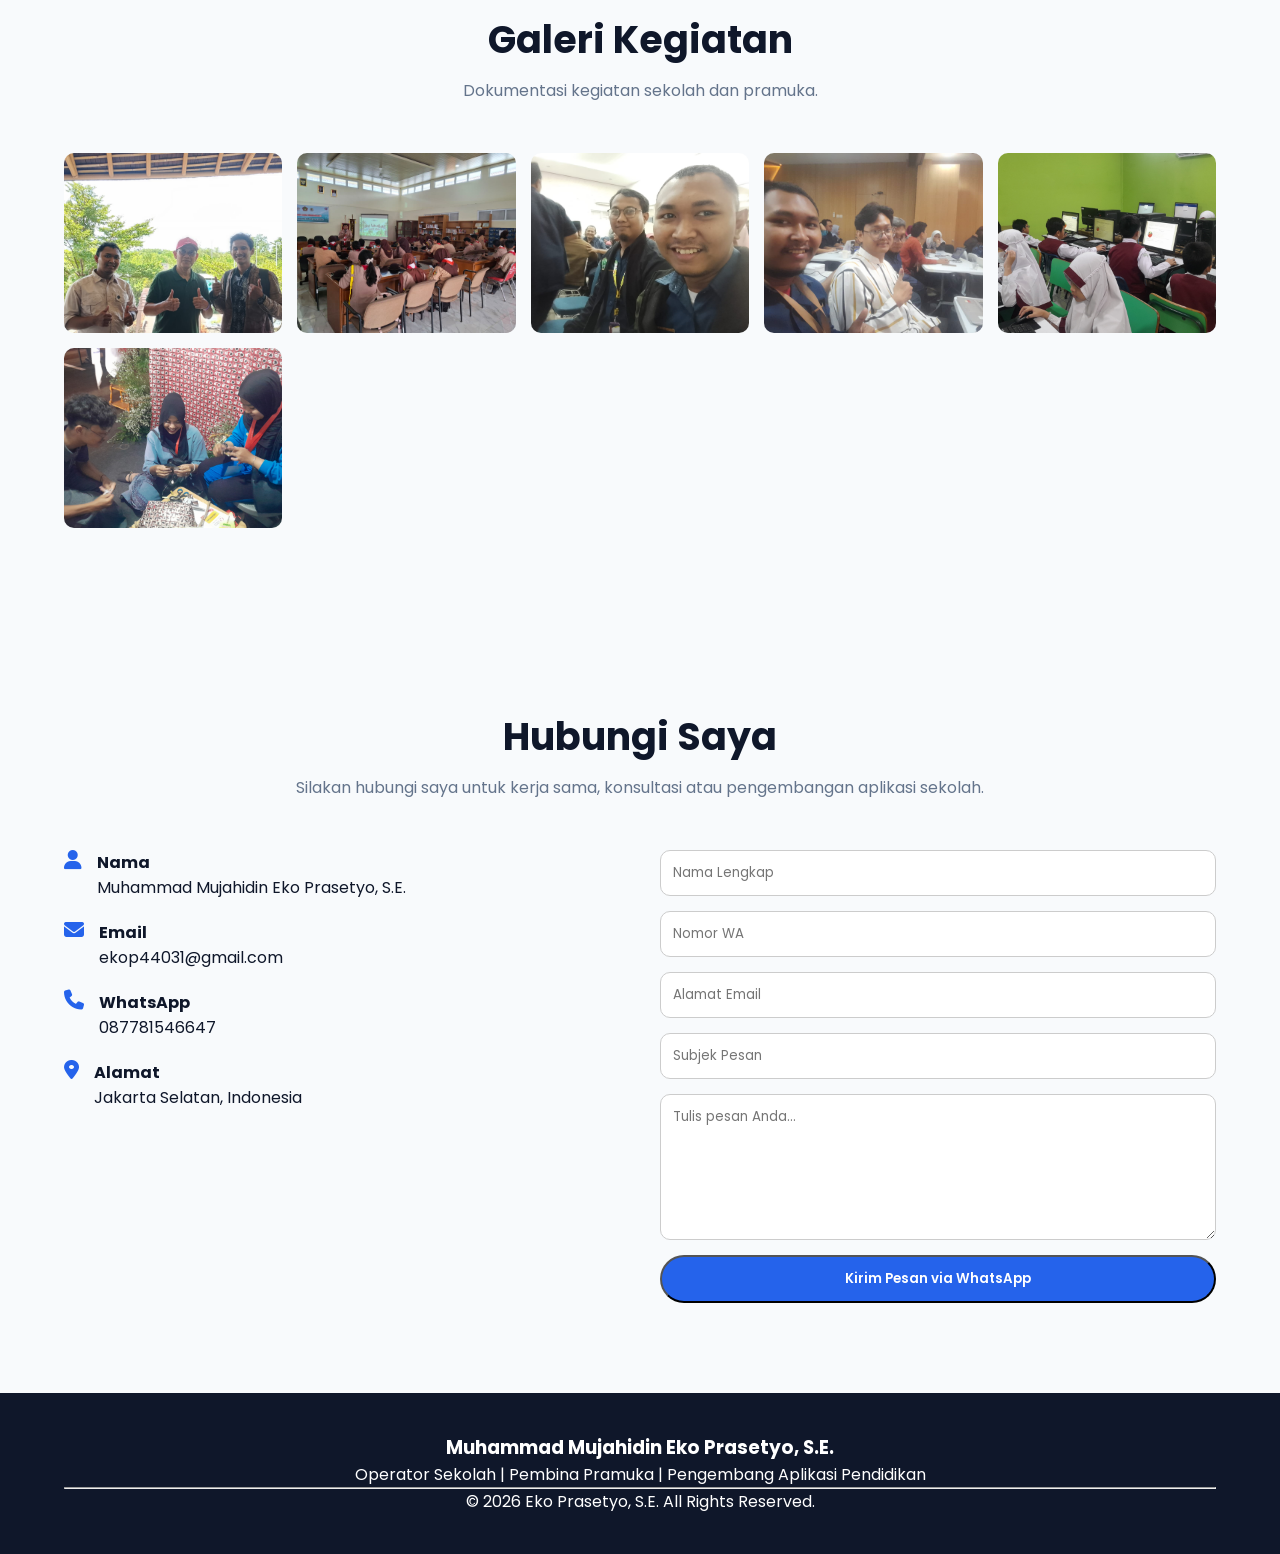
==== commit e7fa6f54: "Add files via upload" ====
--- a/index.html
+++ b/index.html
@@ -113,7 +113,7 @@
                     Lihat Karya
                 </a>
 
-                <a href="files/CV-Eko-Prasetyo.pdf"
+                <a href="CV.pdf"
                    class="btn-secondary"
                    target="_blank">
 
@@ -127,7 +127,7 @@
 
         <div class="hero-image">
 
-            <img src="../img/1.jpeg"
+            <img src="../img/1.JPG"
                  alt="Foto Profil">
 
         </div>
@@ -211,7 +211,7 @@
 
             <div class="about-image">
 
-                <img src="../img/1.jpeg"
+                <img src="../img/1.JPG"
                      alt="Tentang Saya">
 
             </div>
@@ -393,44 +393,40 @@
 
             <div class="project-card">
                 <div class="project-content">
-                    <h3>Aplikasi Inventaris Sekolah</h3>
-                    <p>
-                        Sistem inventaris berbasis Google Apps Script
-                        untuk pencatatan aset, barang masuk dan barang keluar.
-                    </p>
-                </div>
-                <div class="project-actions"><a href="https://example.com" target=
-                    "_blank" class="btn-link">Lihat Project</a></div>
+                    <h3>Generet Surat Lamaran Kerja Otomatis</h3>
+                    <p>
+                        Membuat surat lamaran kerja profesional secara otomatis dan siap dicetak ke PDF.
+                    </p>
+                </div>
+                <div class="project-actions"><a href="../pages/surat-lamaran-kerja.html"
+                    class="btn-link">Lihat Project</a>
+                </div>
             </div>
 
             <div class="project-card">
                 <div class="project-content">
 
-                    <h3>Aplikasi Surat Keterangan</h3>
-
-                    <p>
-                        Sistem pembuatan surat otomatis lengkap
-                        dengan export PDF dan nomor surat otomatis.
-                    </p>
-
-                </div>
-                <div class="project-actions"><a href="https://example.com" target=
-                    "_blank" class="btn-link">Lihat Project</a></div>
+                    <h3>Generet Surat Resign Kerja Otomatis</h3>
+
+                    <p>
+                        Membuat surat resegn profesional secara otomatis dan siap dicetak ke PDF.
+                    </p>
+
+                </div>
+                <div class="project-actions"><a href="../pages/surat-resign.html" class="btn-link">Lihat Project</a></div>
             </div>
 
             <div class="project-card">
                 <div class="project-content">
 
-                    <h3>Website Profil Sekolah</h3>
-
-                    <p>
-                        Website sekolah responsif berbasis
-                        HTML, CSS dan JavaScript modern.
-                    </p>
-
-                </div>
-                <div class="project-actions"><a href="https://example.com" target=
-                    "_blank" class="btn-link">Lihat Project</a></div>
+                    <h3>Generet Surat Izin Kerja Otomatis</h3>
+
+                    <p>
+                 Membuat surat izin secara otomatis dan siap dicetak ke PDF.
+                    </p>
+
+                </div>
+                <div class="project-actions"><a href="../pages/surat-izin-kerja.html" class="btn-link">Lihat Project</a></div>
             </div>
 
             <div class="project-card">
@@ -444,22 +440,7 @@
                     </p>
 
                 </div>
-                  <div class="project-actions"><a href="https://example.com" target=
-                    "_blank" class="btn-link">Lihat Project</a></div>
-            </div>
-
-            <div class="project-card">
-                <div class="project-content">
-
-                    <h3>Dashboard Data Siswa</h3>
-
-                    <p>
-                        Dashboard statistik peserta didik
-                        berbasis Spreadsheet dan Apps Script.
-                    </p>
-
-                </div>
-                <div class="project-actions"><a href="https://example.com" target=
+                  <div class="project-actions"><a href="https://script.google.com/macros/s/AKfycbyM21FesVsDfocuB6HtI7-pV8P2cTpYQQ4W7jcam6uMyWe1UZnRfTbFOGOlpx2vg1k7/exec" target=
                     "_blank" class="btn-link">Lihat Project</a></div>
             </div>
 
--- a/css/style.css
+++ b/css/style.css
@@ -488,4 +488,158 @@
     display:none;
 }
 
+}
+/* ================= TABLET ================= */
+
+@media (max-width: 992px){
+
+    .hero-content{
+        grid-template-columns:1fr;
+        text-align:center;
+    }
+
+    .hero-image img{
+        width:280px;
+        height:280px;
+    }
+
+    .about-grid{
+        grid-template-columns:1fr;
+    }
+
+    .timeline-container::before{
+        left:20px;
+    }
+
+    .timeline-item{
+        width:100%;
+        margin-left:0 !important;
+        padding-left:60px;
+        padding-right:10px;
+        text-align:left !important;
+    }
+
+}
+
+/* ================= MOBILE ================= */
+
+@media (max-width:768px){
+
+    .container{
+        width:95%;
+    }
+
+    .nav-container{
+        flex-wrap:wrap;
+        gap:15px;
+    }
+
+    .logo{
+        font-size:18px;
+    }
+
+    .nav-menu{
+        display:none;
+    }
+
+    .hero{
+        padding-top:100px;
+    }
+
+    .hero-text h1{
+        font-size:32px;
+        line-height:1.3;
+    }
+
+    .hero-text h2{
+        font-size:20px;
+    }
+
+    .hero-text p{
+        font-size:14px;
+    }
+
+    .hero-image img{
+        width:220px;
+        height:220px;
+    }
+
+    .hero-button{
+        justify-content:center;
+    }
+
+    .stats-grid{
+        grid-template-columns:1fr 1fr;
+    }
+
+    .about-info{
+        grid-template-columns:1fr;
+    }
+
+    .skill-grid{
+        grid-template-columns:1fr;
+    }
+
+    .project-grid{
+        grid-template-columns:1fr;
+    }
+
+    .certificate-grid{
+        grid-template-columns:1fr;
+    }
+
+    .gallery-grid{
+        grid-template-columns:1fr 1fr;
+    }
+
+    .contact-wrapper{
+        grid-template-columns:1fr;
+    }
+
+    .section-title h2{
+        font-size:28px;
+    }
+
+}
+
+/* ================= HP KECIL ================= */
+
+@media (max-width:480px){
+
+    section{
+        padding:70px 0;
+    }
+
+    .hero-text h1{
+        font-size:26px;
+    }
+
+    .hero-text h2{
+        font-size:18px;
+    }
+
+    .hero-image img{
+        width:180px;
+        height:180px;
+    }
+
+    .stats-grid{
+        grid-template-columns:1fr;
+    }
+
+    .gallery-grid{
+        grid-template-columns:1fr;
+    }
+
+    .btn-primary,
+    .btn-secondary{
+        width:100%;
+        text-align:center;
+    }
+
+    .contact-form input,
+    .contact-form textarea{
+        width:100%;
+    }
+
 }
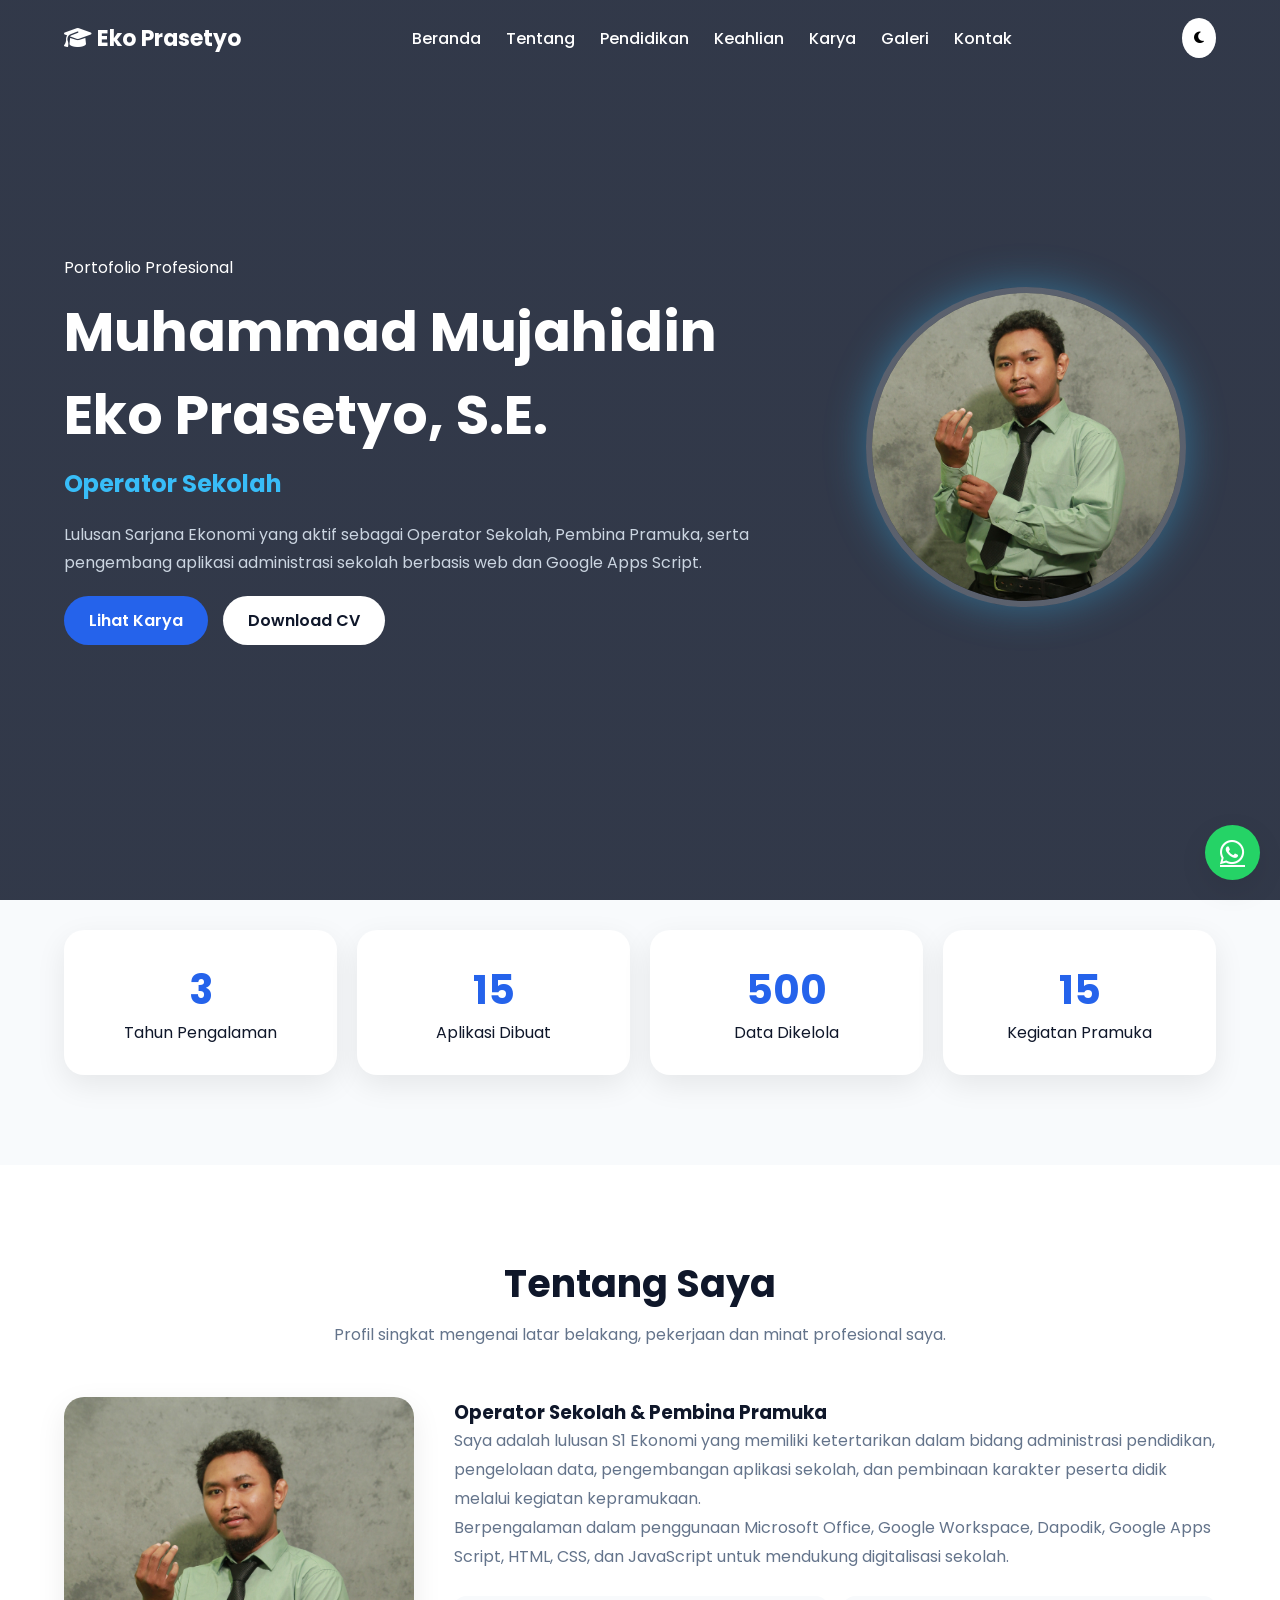
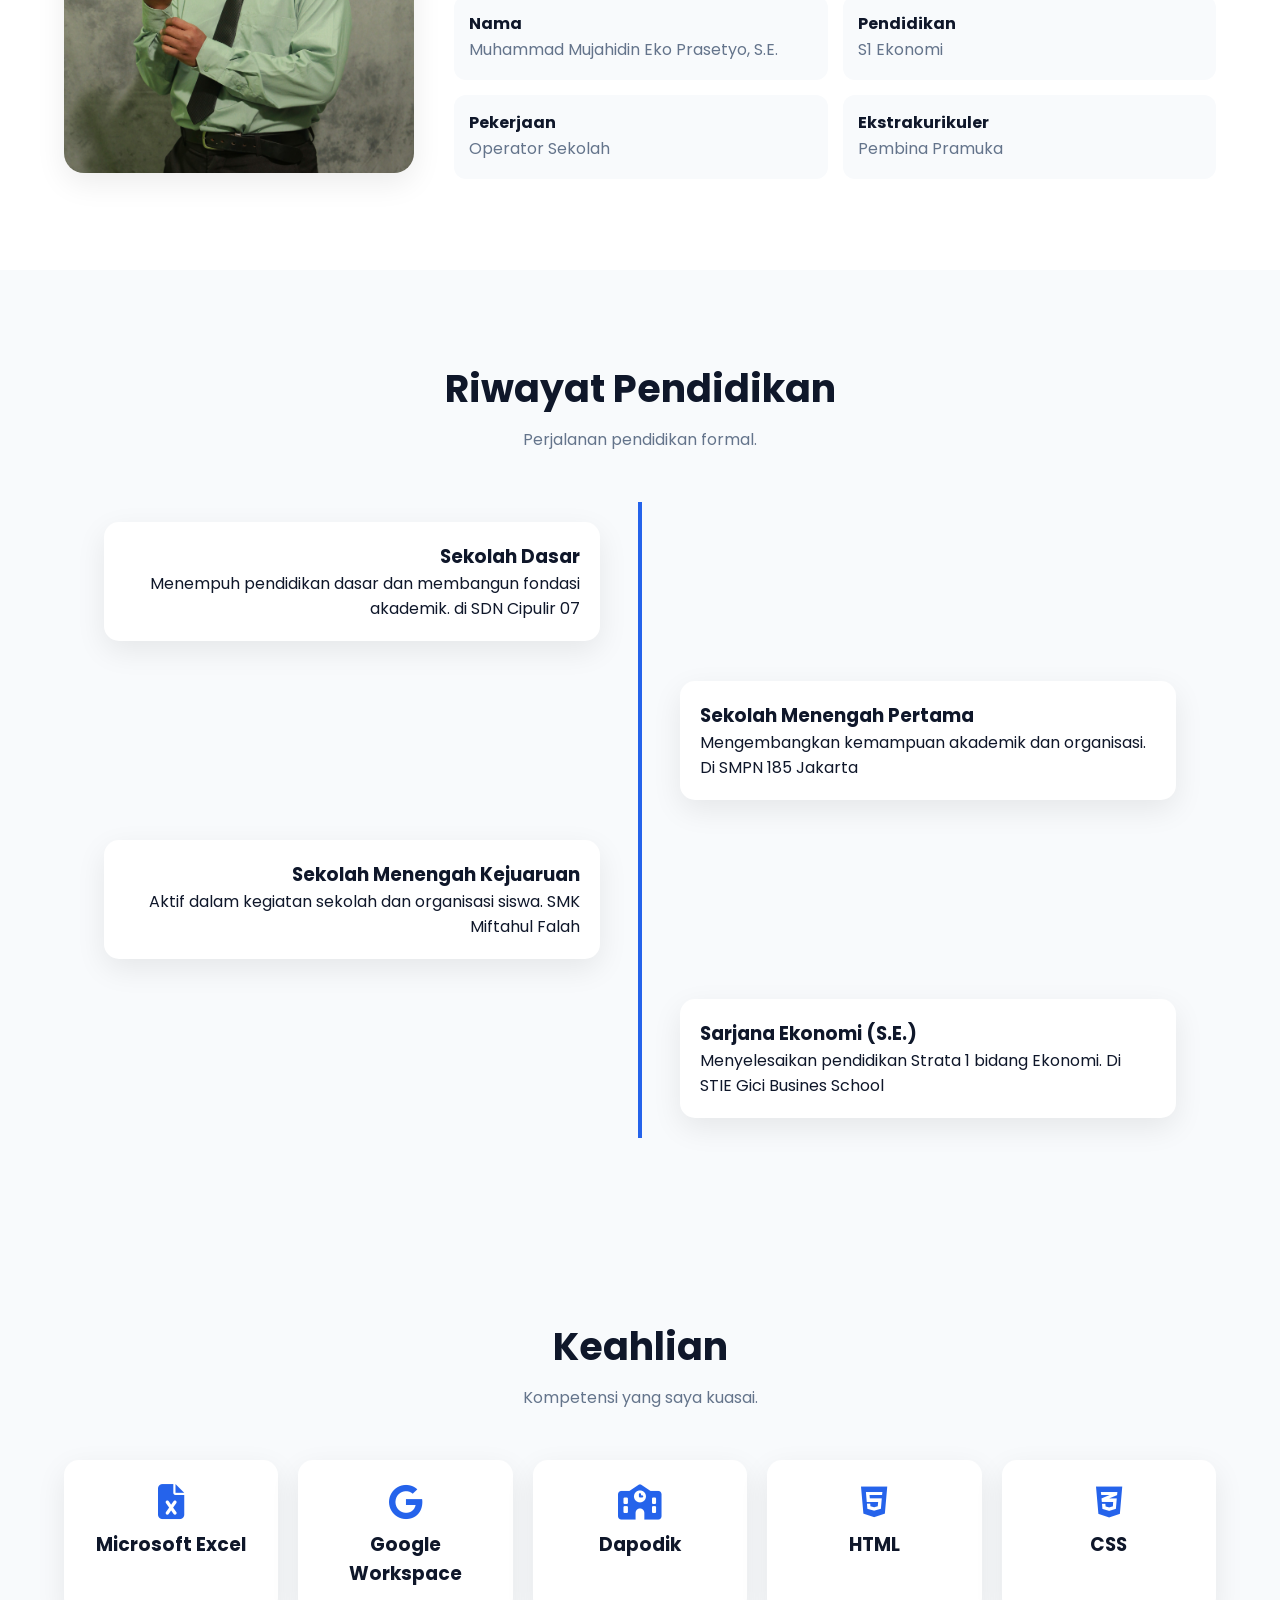
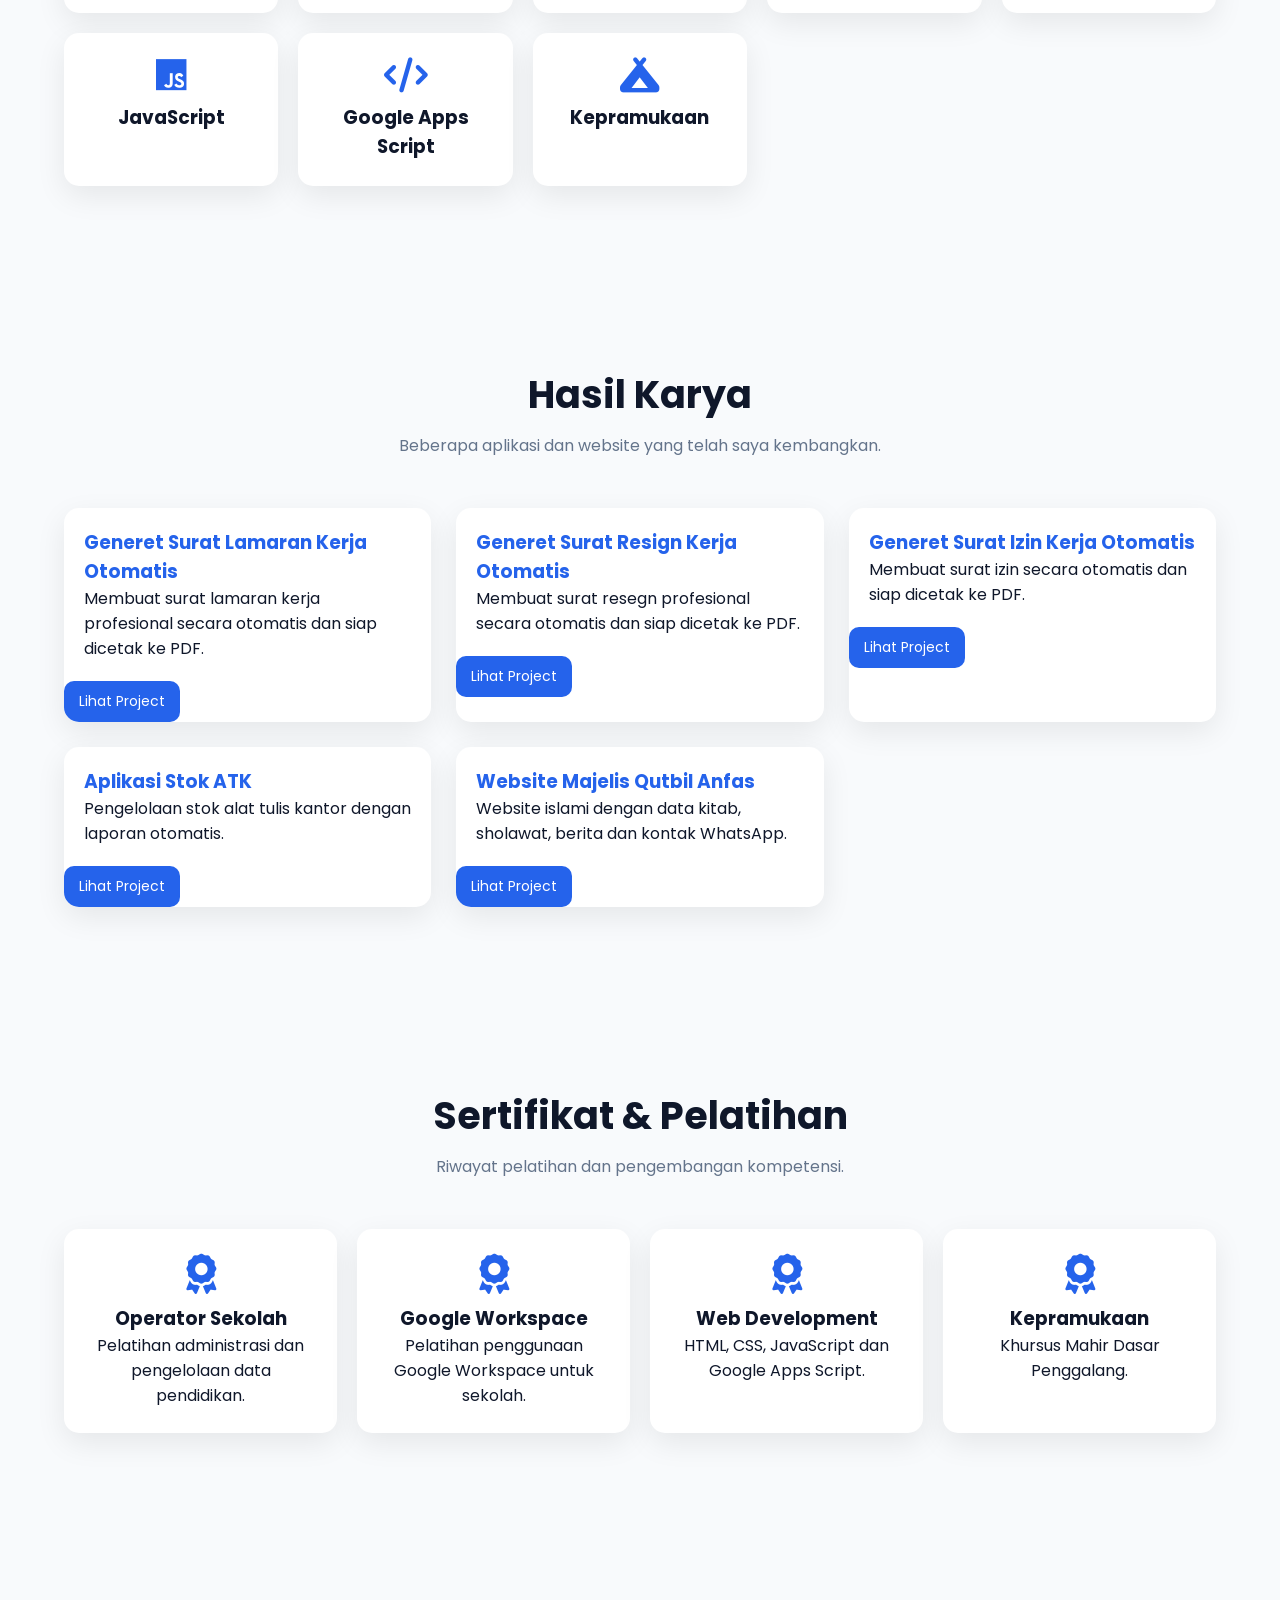
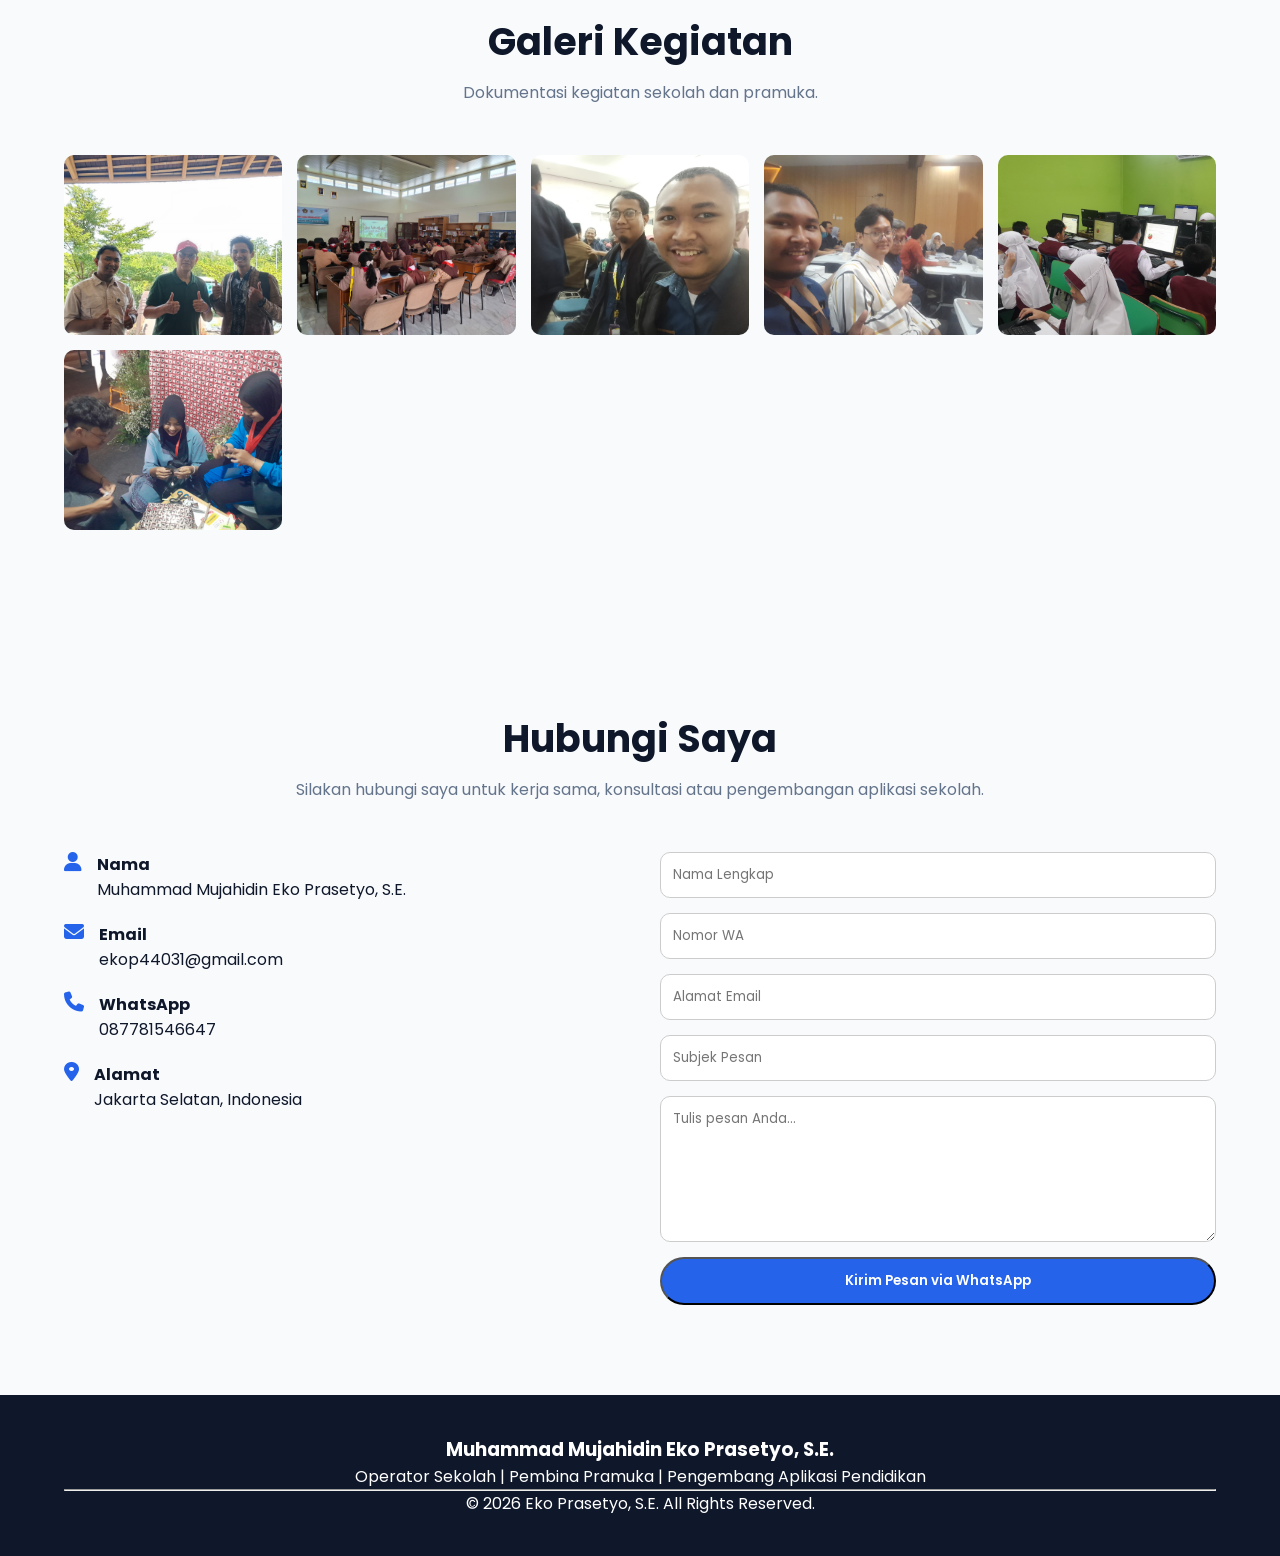
==== commit 92570a94: "Update index.html" ====
--- a/index.html
+++ b/index.html
@@ -127,7 +127,7 @@
 
         <div class="hero-image">
 
-            <img src="../img/1.JPG"
+            <img src="../img/1.jpg"
                  alt="Foto Profil">
 
         </div>
@@ -211,7 +211,7 @@
 
             <div class="about-image">
 
-                <img src="../img/1.JPG"
+                <img src="../img/1.jpg"
                      alt="Tentang Saya">
 
             </div>
@@ -718,4 +718,4 @@
 <script src="js/script.js"></script>
 
 </body>
-</html>+</html>
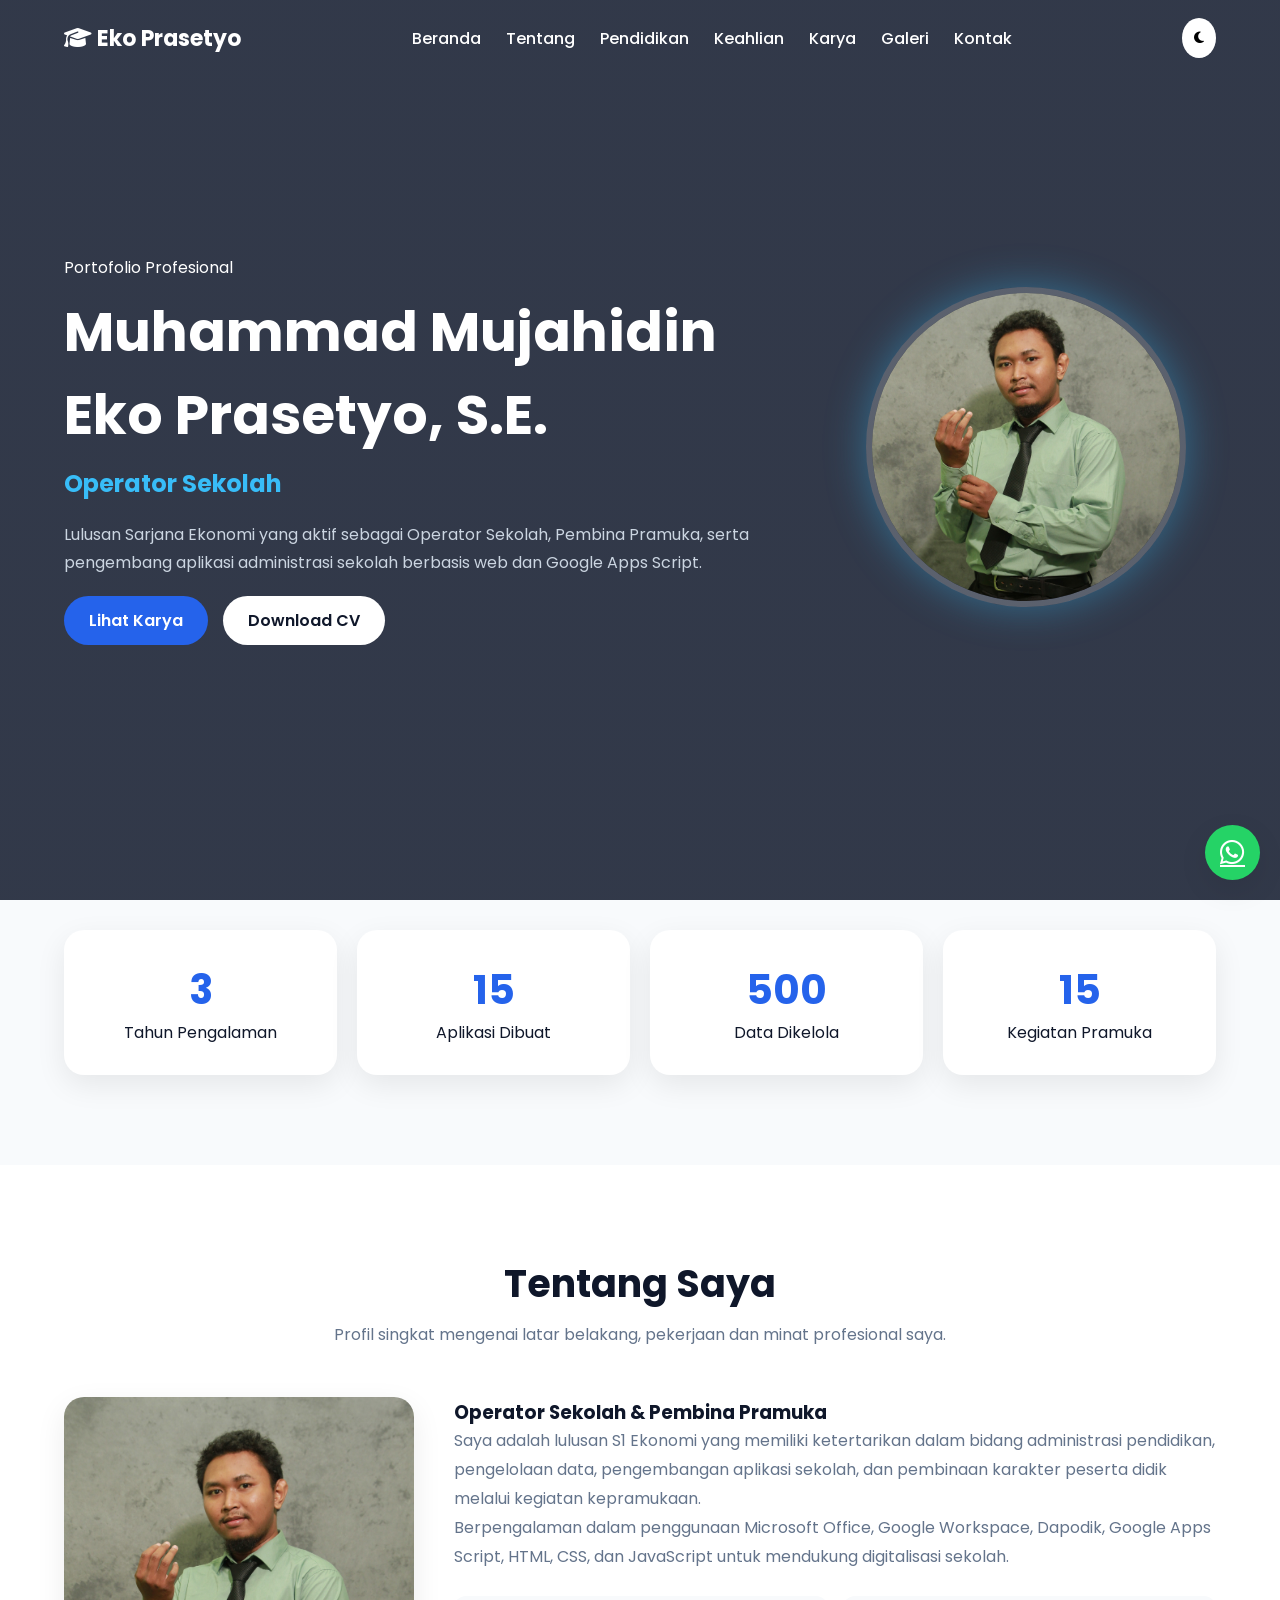
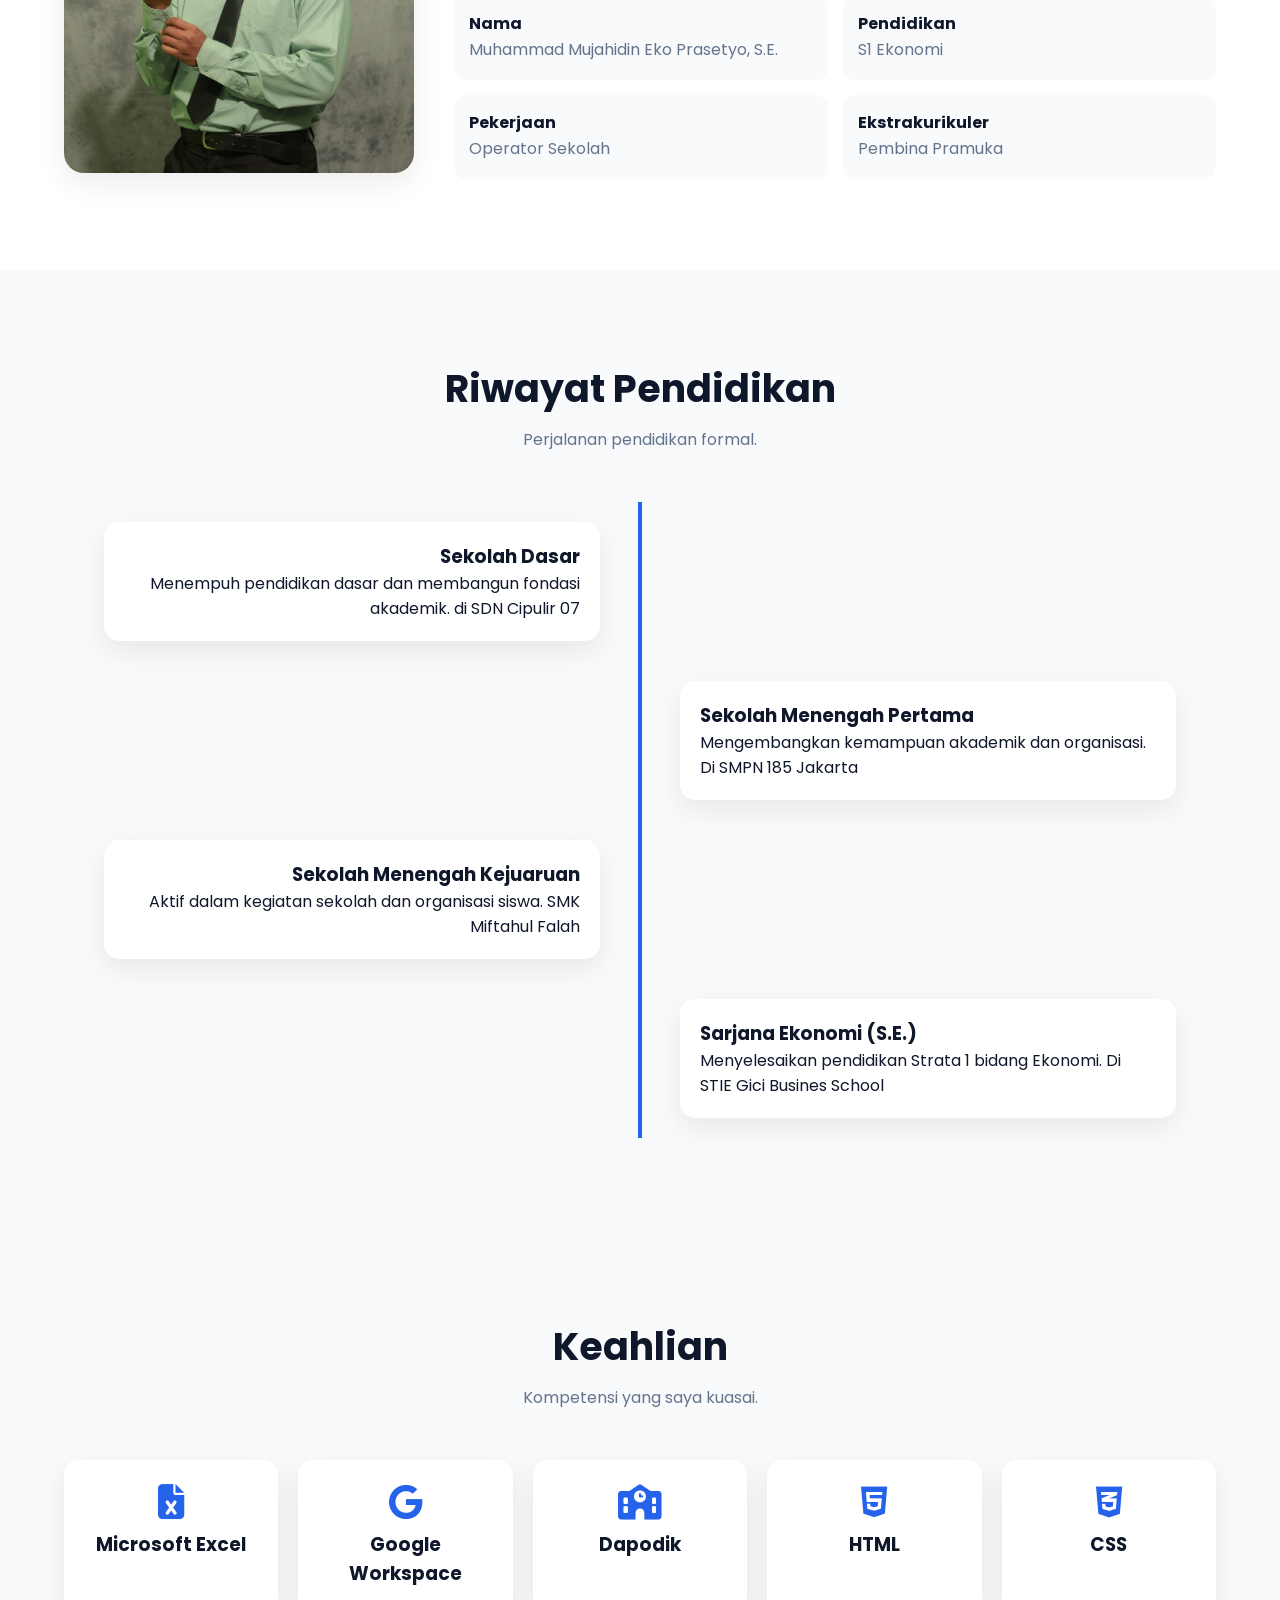
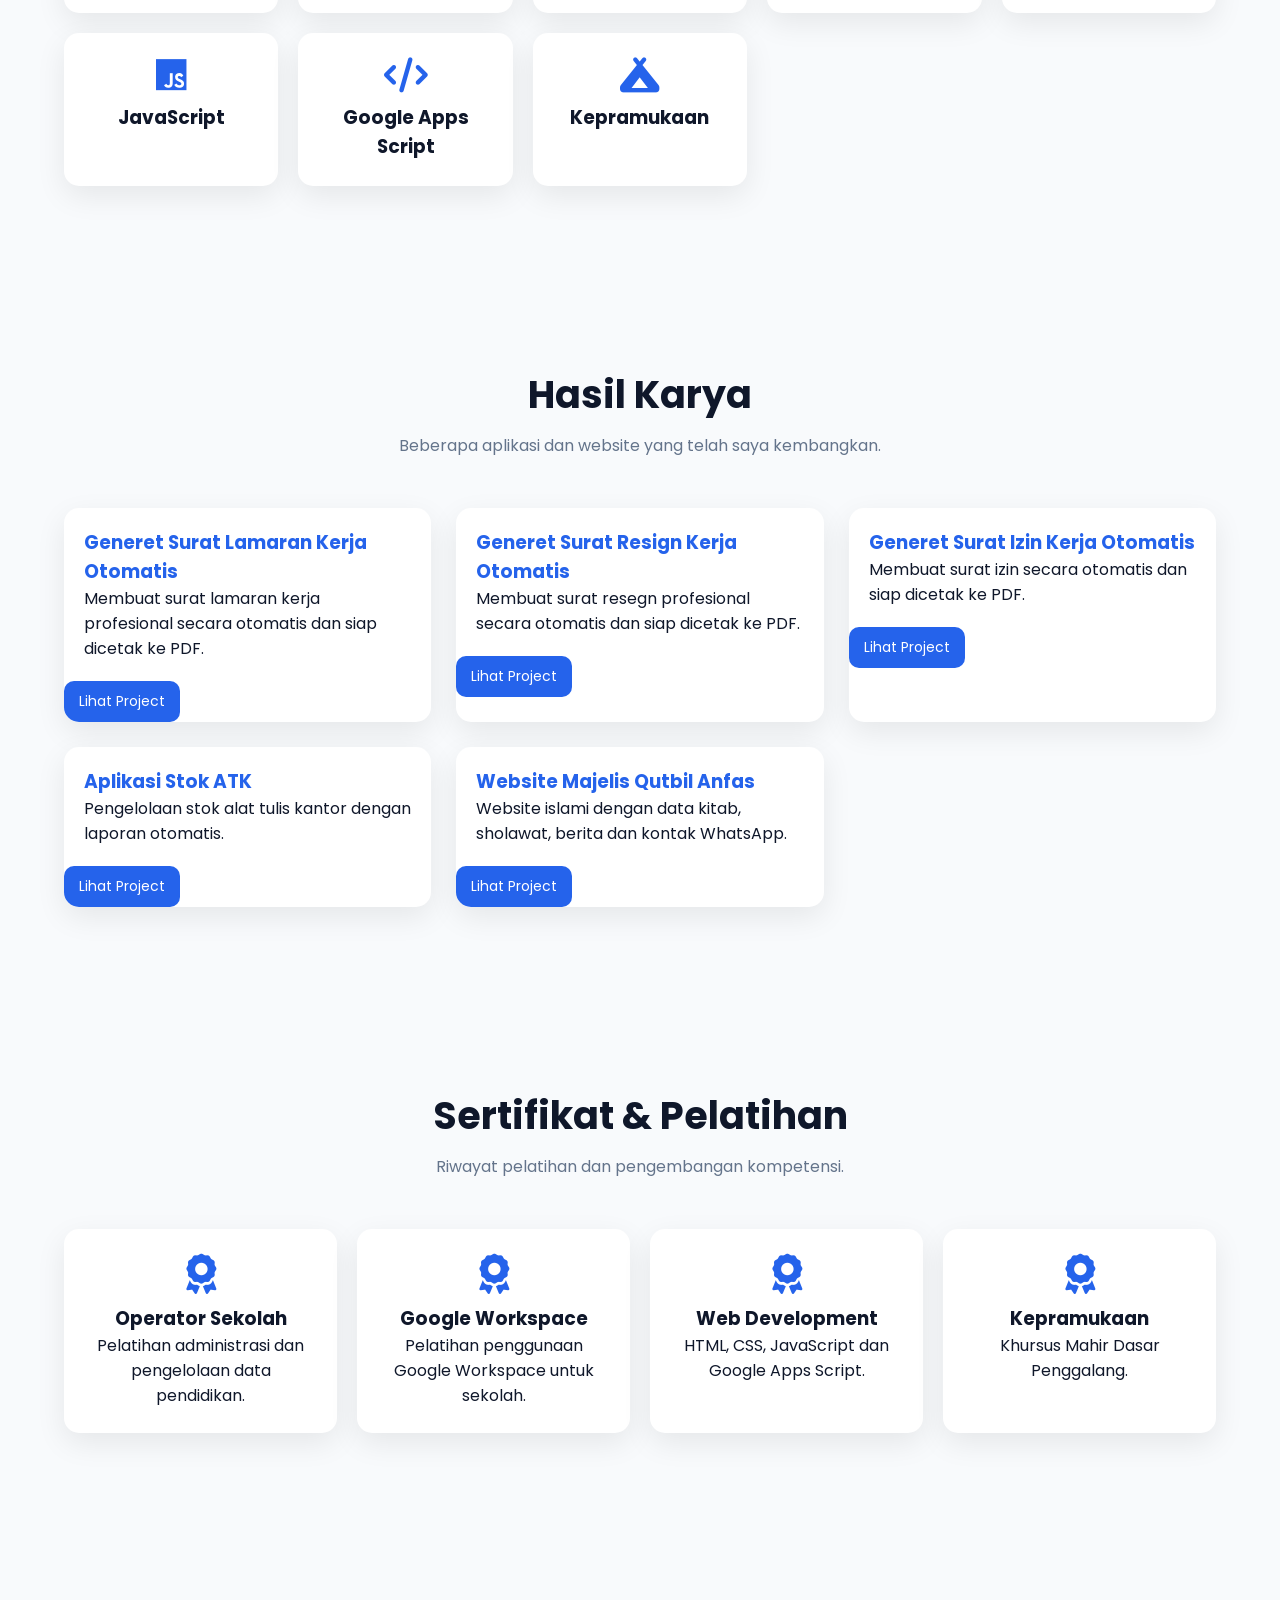
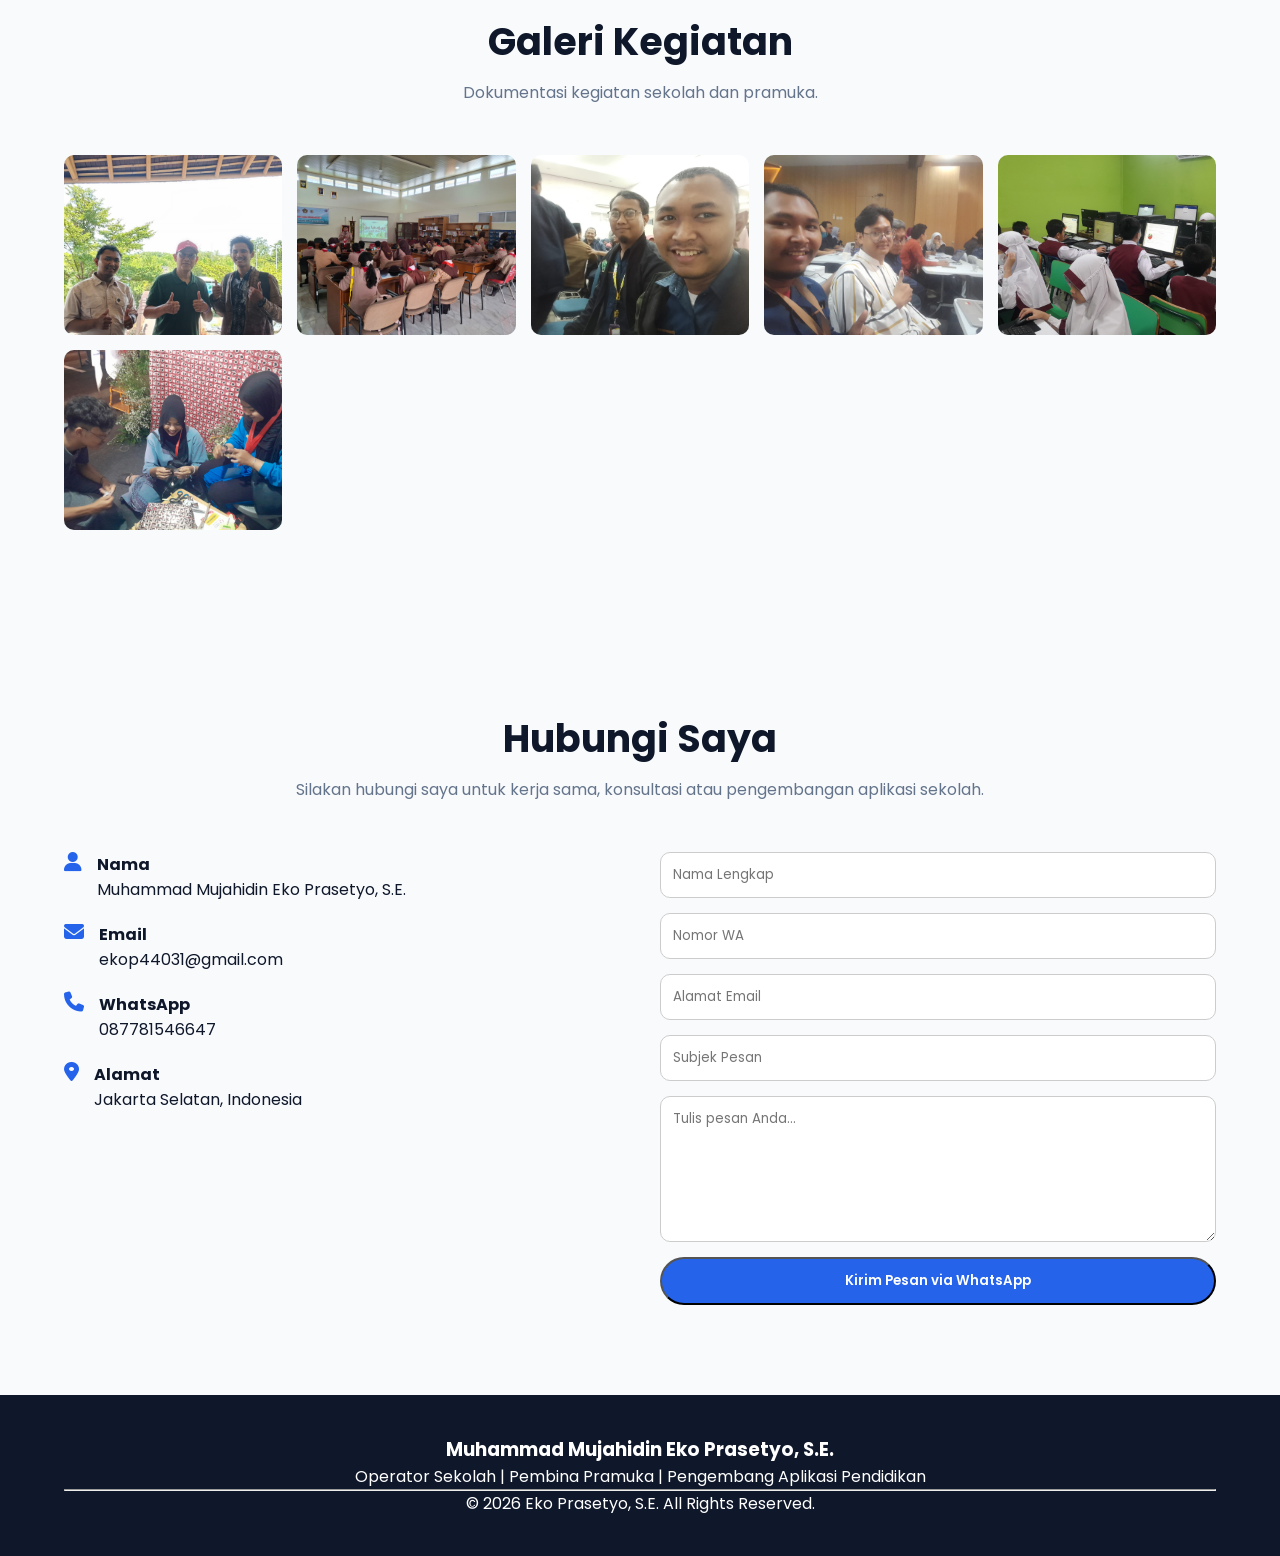
==== commit fccc681c: "Update index.html" ====
--- a/index.html
+++ b/index.html
@@ -127,7 +127,7 @@
 
         <div class="hero-image">
 
-            <img src="../img/1.jpg"
+            <img src="../img/1.jpeg"
                  alt="Foto Profil">
 
         </div>
@@ -211,7 +211,7 @@
 
             <div class="about-image">
 
-                <img src="../img/1.jpg"
+                <img src="../img/1.jpeg"
                      alt="Tentang Saya">
 
             </div>
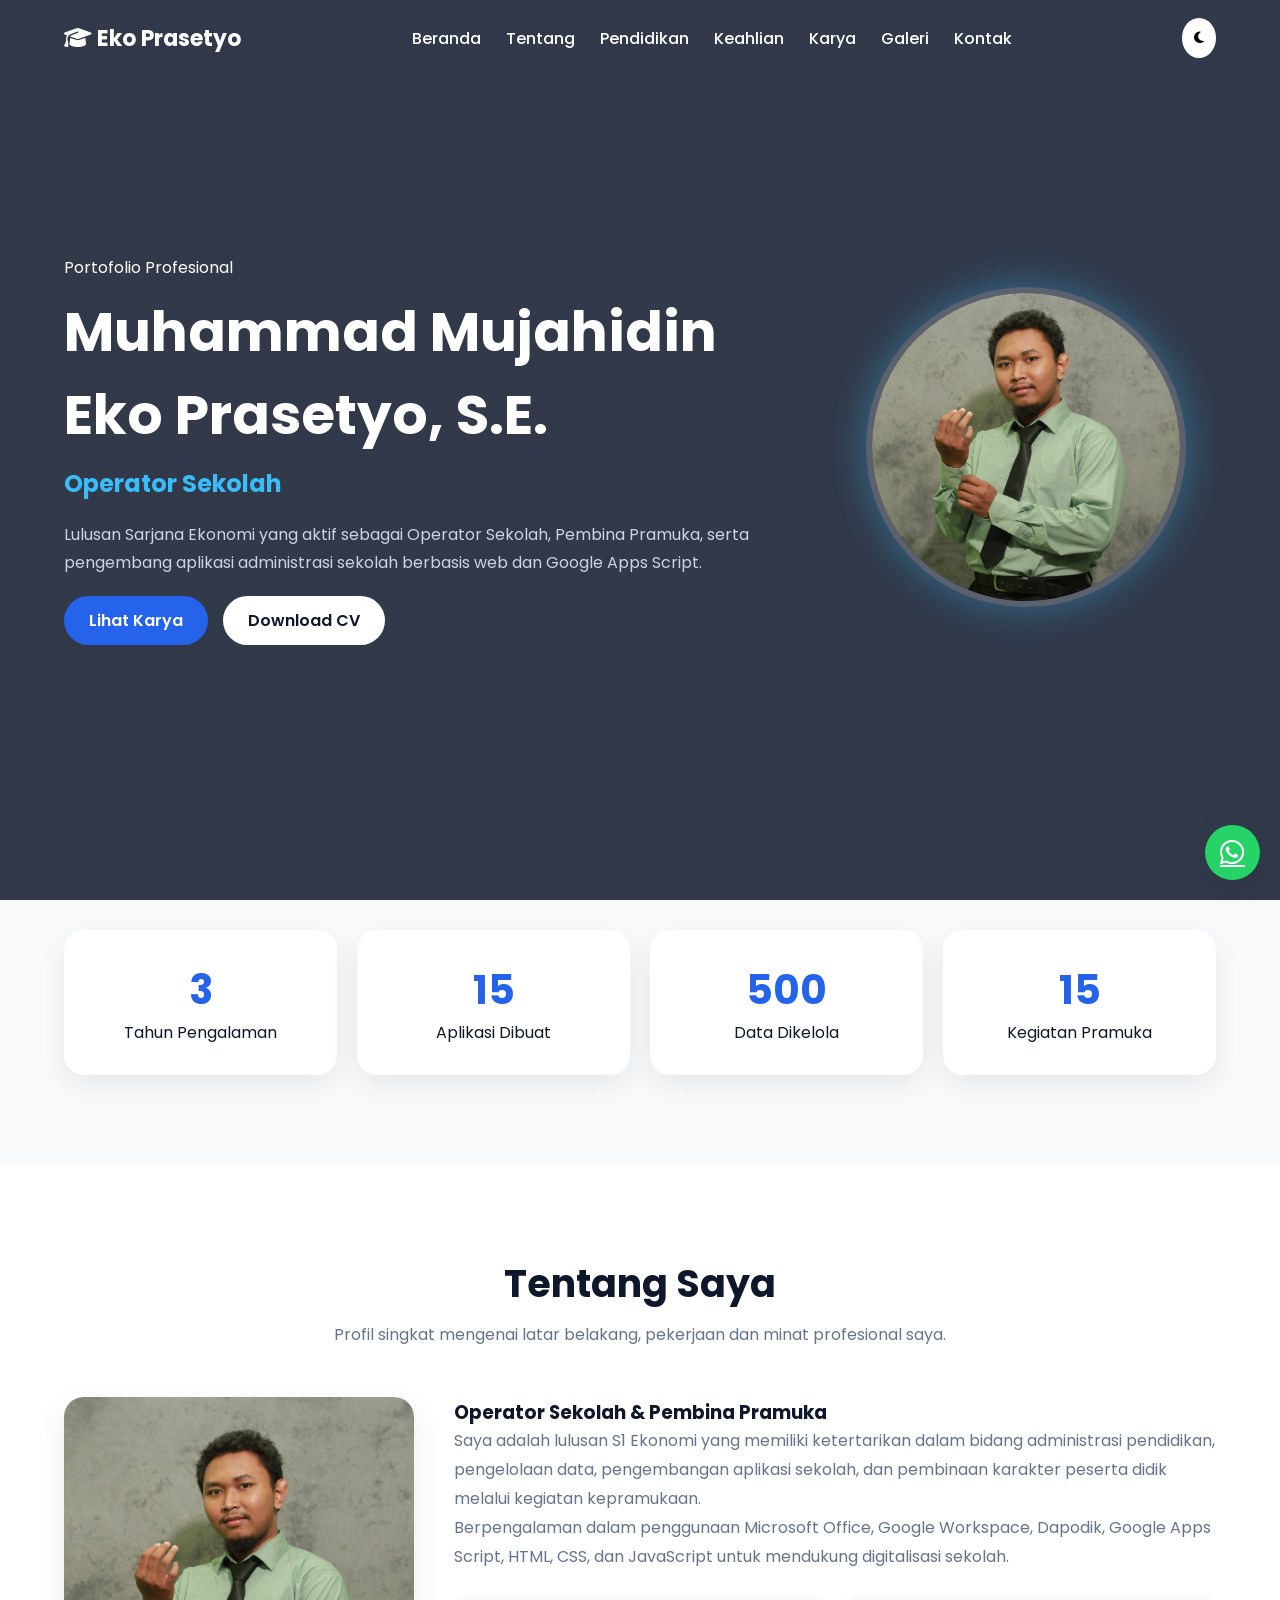
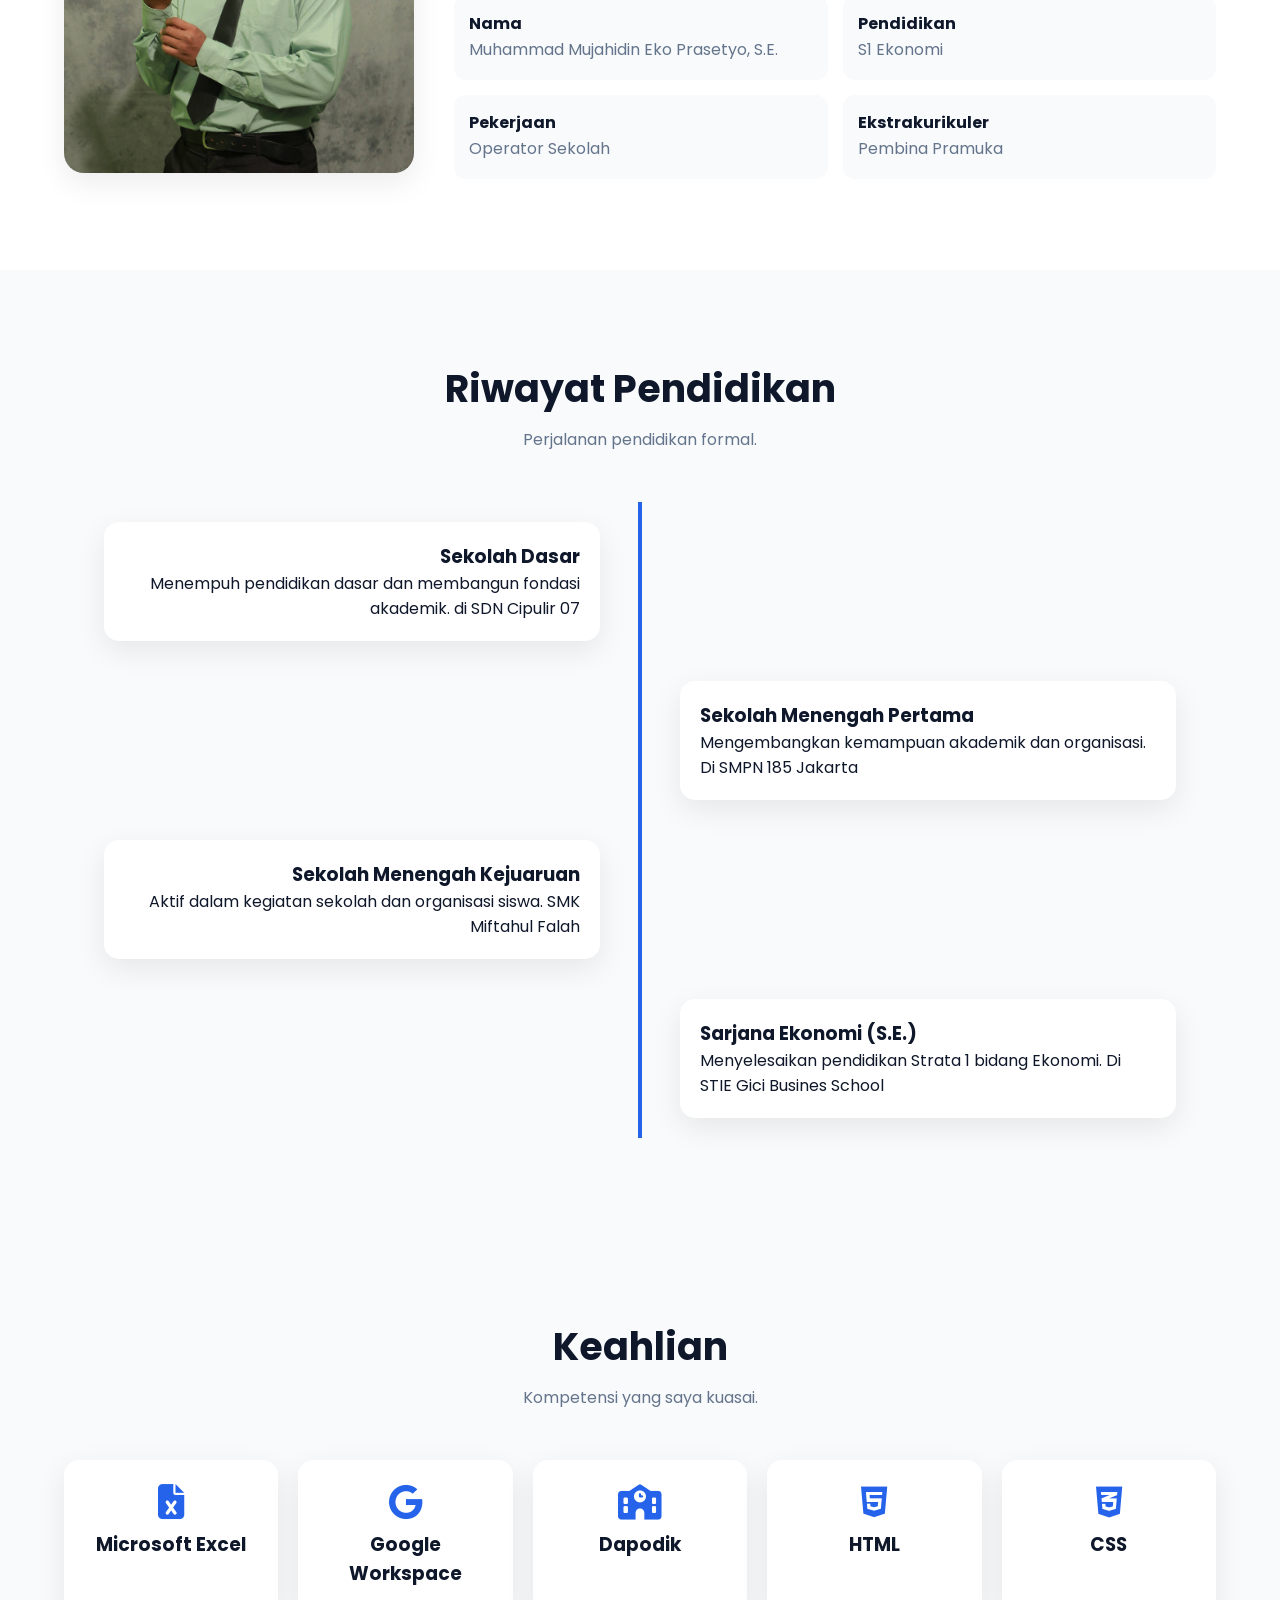
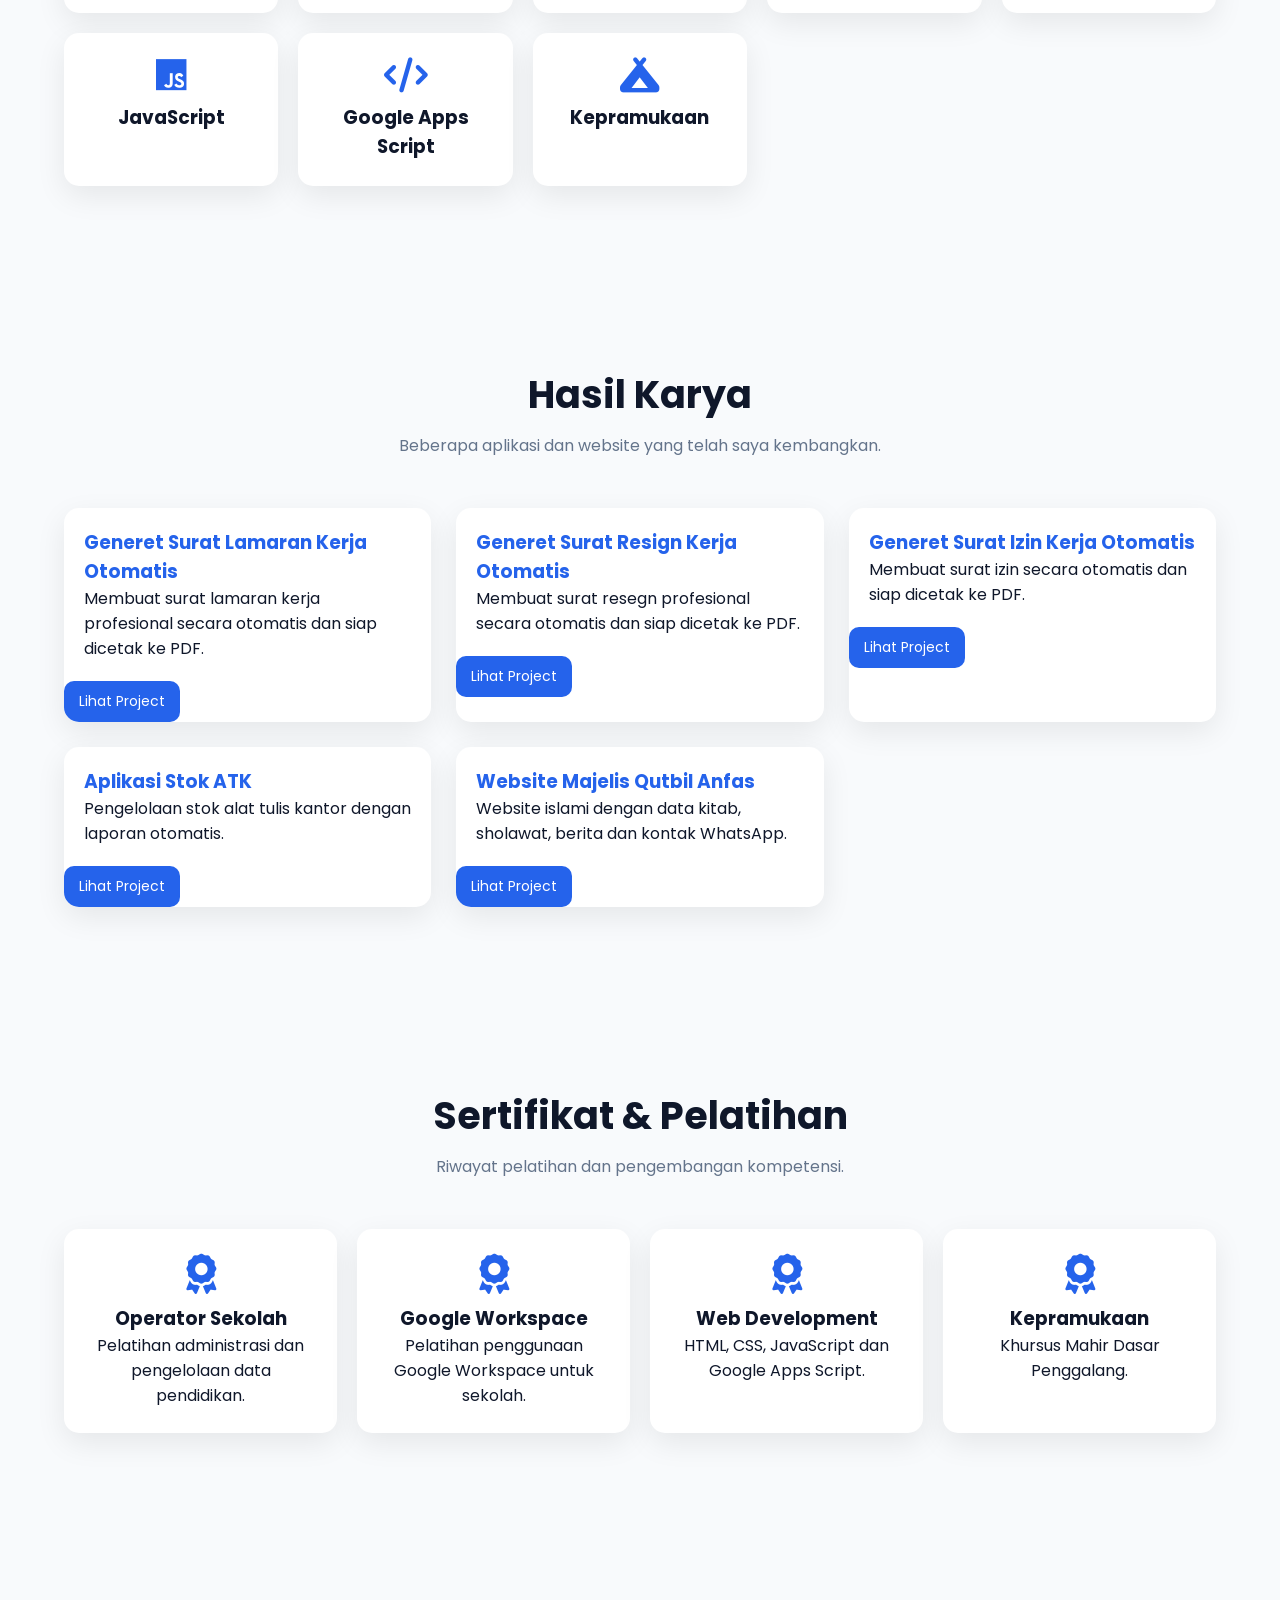
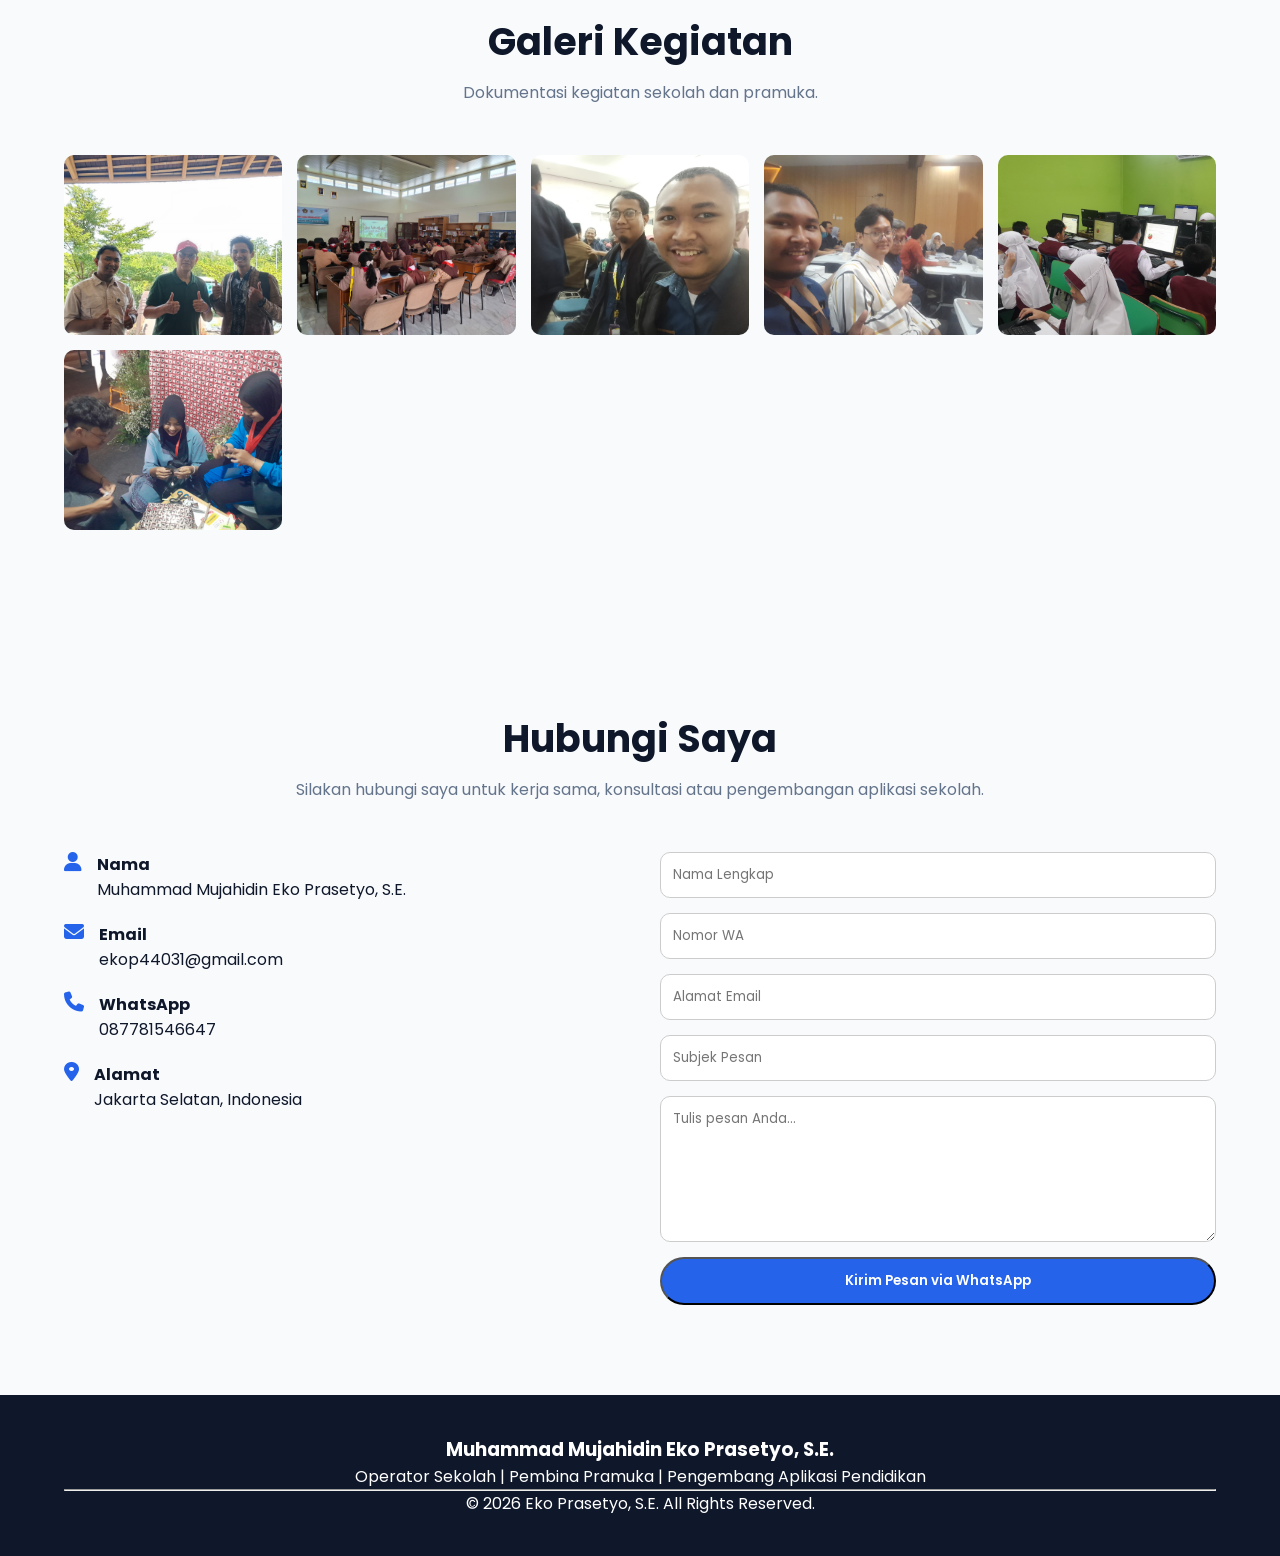
==== commit 53411f53: "Change greeting from 'Hello World' to 'Goodbye World'" ====
--- a/index.html
+++ b/index.html
@@ -127,7 +127,7 @@
 
         <div class="hero-image">
 
-            <img src="../img/1.jpeg"
+            <img src="img/1.jpg"
                  alt="Foto Profil">
 
         </div>
@@ -211,7 +211,7 @@
 
             <div class="about-image">
 
-                <img src="../img/1.jpeg"
+                <img src="img/1.jpg"
                      alt="Tentang Saya">
 
             </div>
@@ -398,7 +398,7 @@
                         Membuat surat lamaran kerja profesional secara otomatis dan siap dicetak ke PDF.
                     </p>
                 </div>
-                <div class="project-actions"><a href="../pages/surat-lamaran-kerja.html"
+                <div class="project-actions"><a href="pages/surat-lamaran-kerja.html"
                     class="btn-link">Lihat Project</a>
                 </div>
             </div>
@@ -413,7 +413,7 @@
                     </p>
 
                 </div>
-                <div class="project-actions"><a href="../pages/surat-resign.html" class="btn-link">Lihat Project</a></div>
+                <div class="project-actions"><a href="pages/surat-resign.html" class="btn-link">Lihat Project</a></div>
             </div>
 
             <div class="project-card">
@@ -426,7 +426,7 @@
                     </p>
 
                 </div>
-                <div class="project-actions"><a href="../pages/surat-izin-kerja.html" class="btn-link">Lihat Project</a></div>
+                <div class="project-actions"><a href="pages/surat-izin-kerja.html" class="btn-link">Lihat Project</a></div>
             </div>
 
             <div class="project-card">
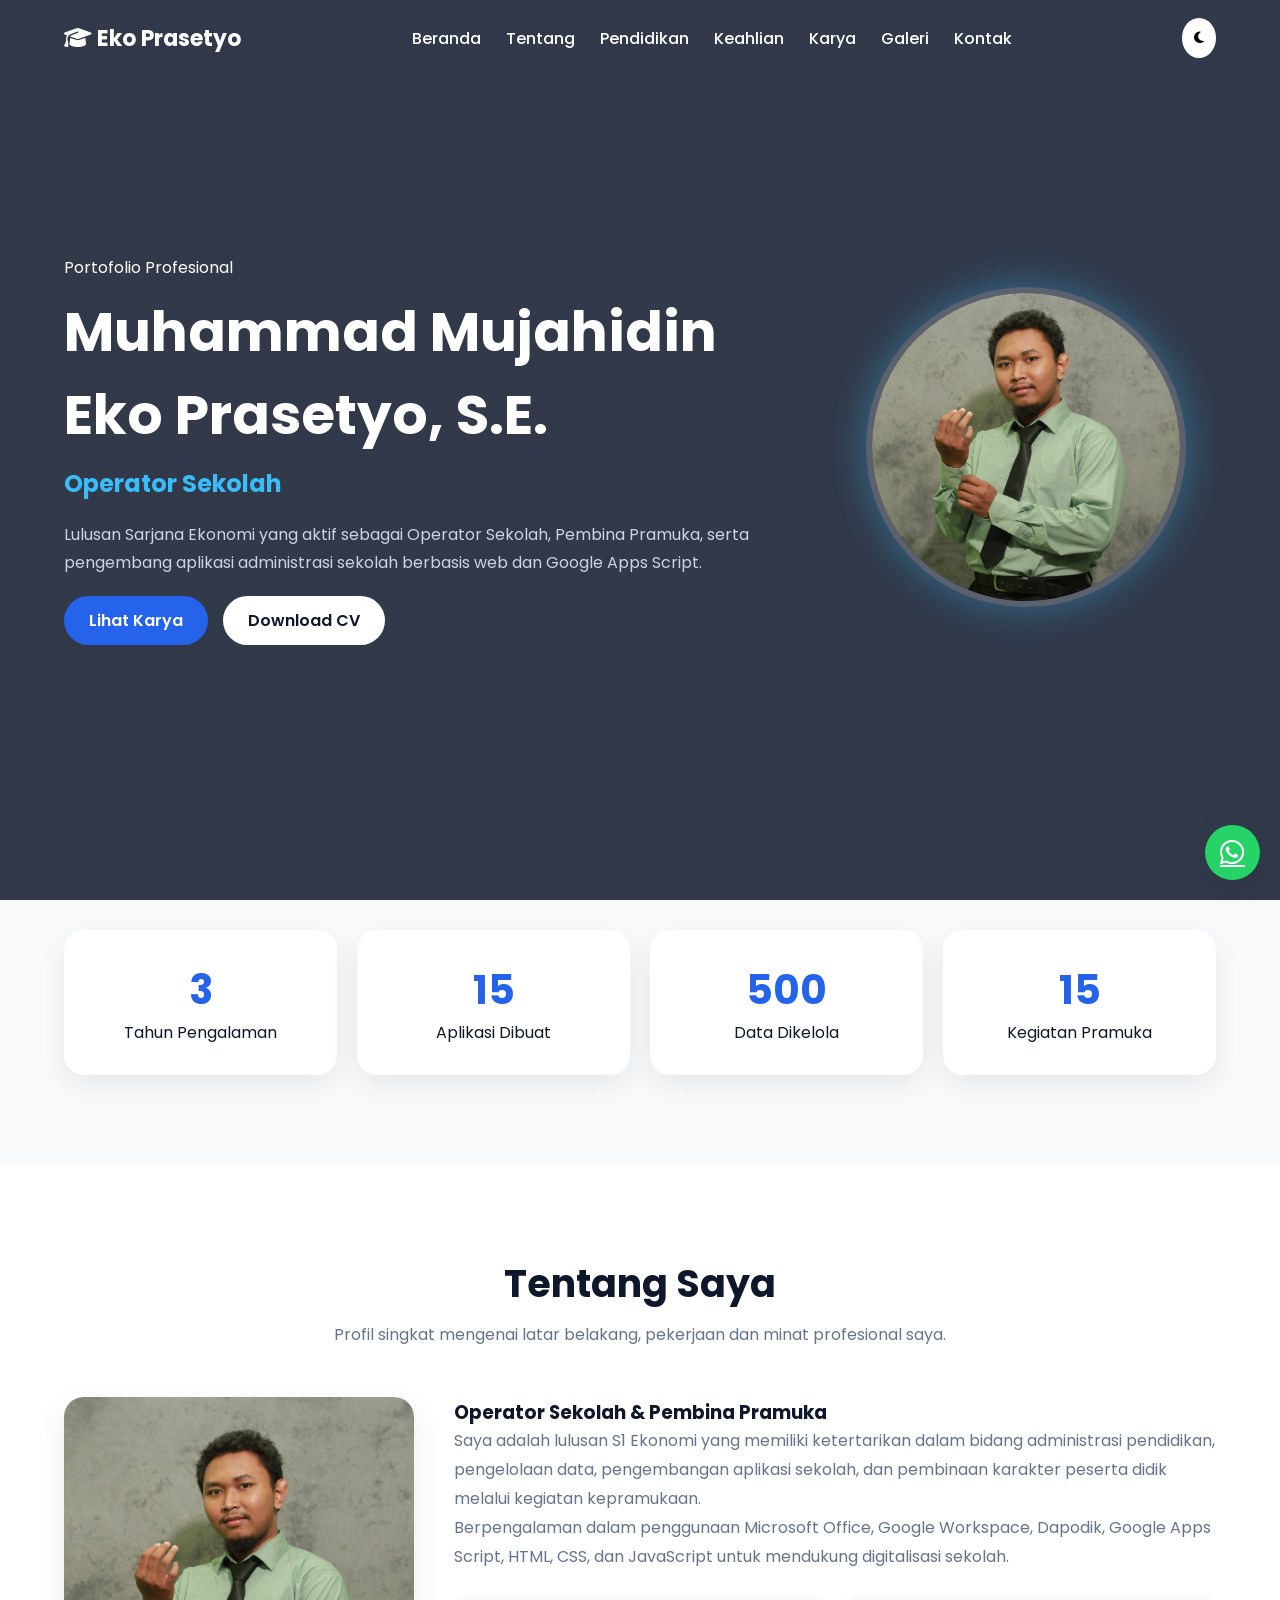
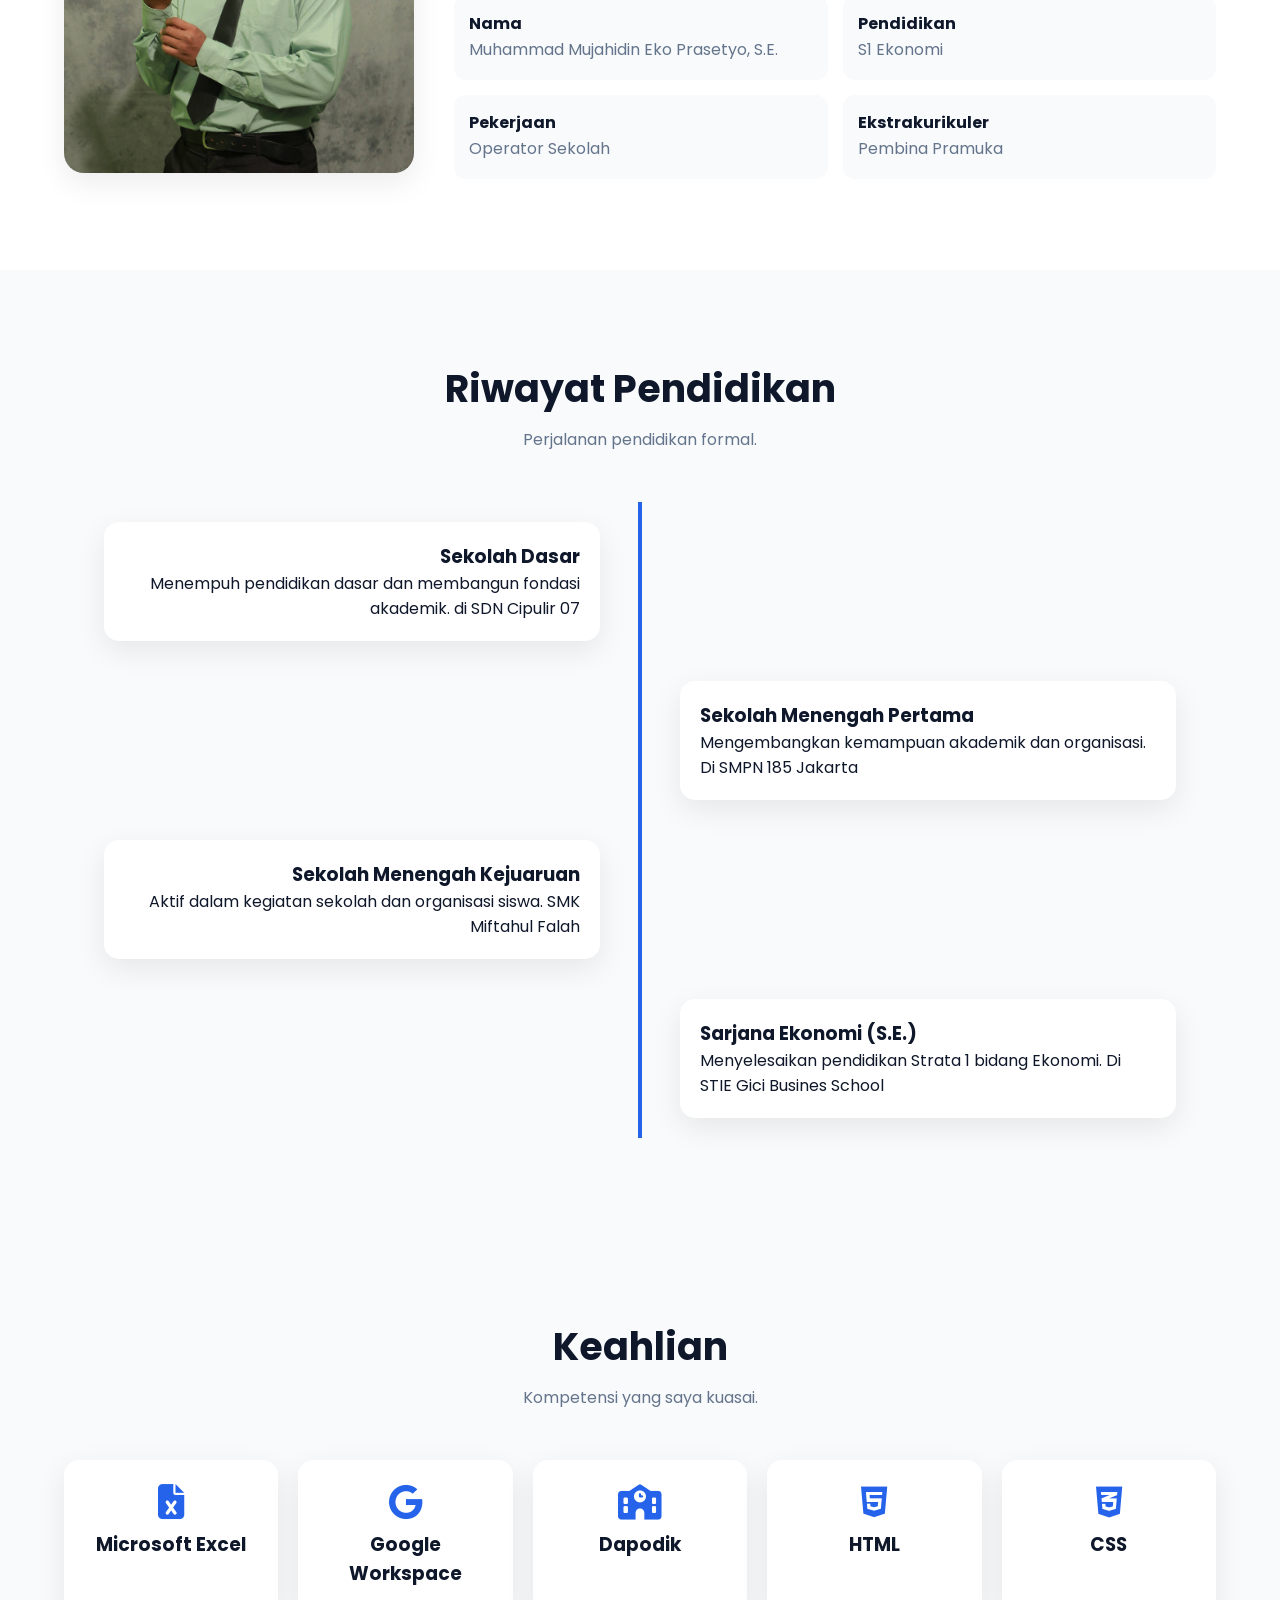
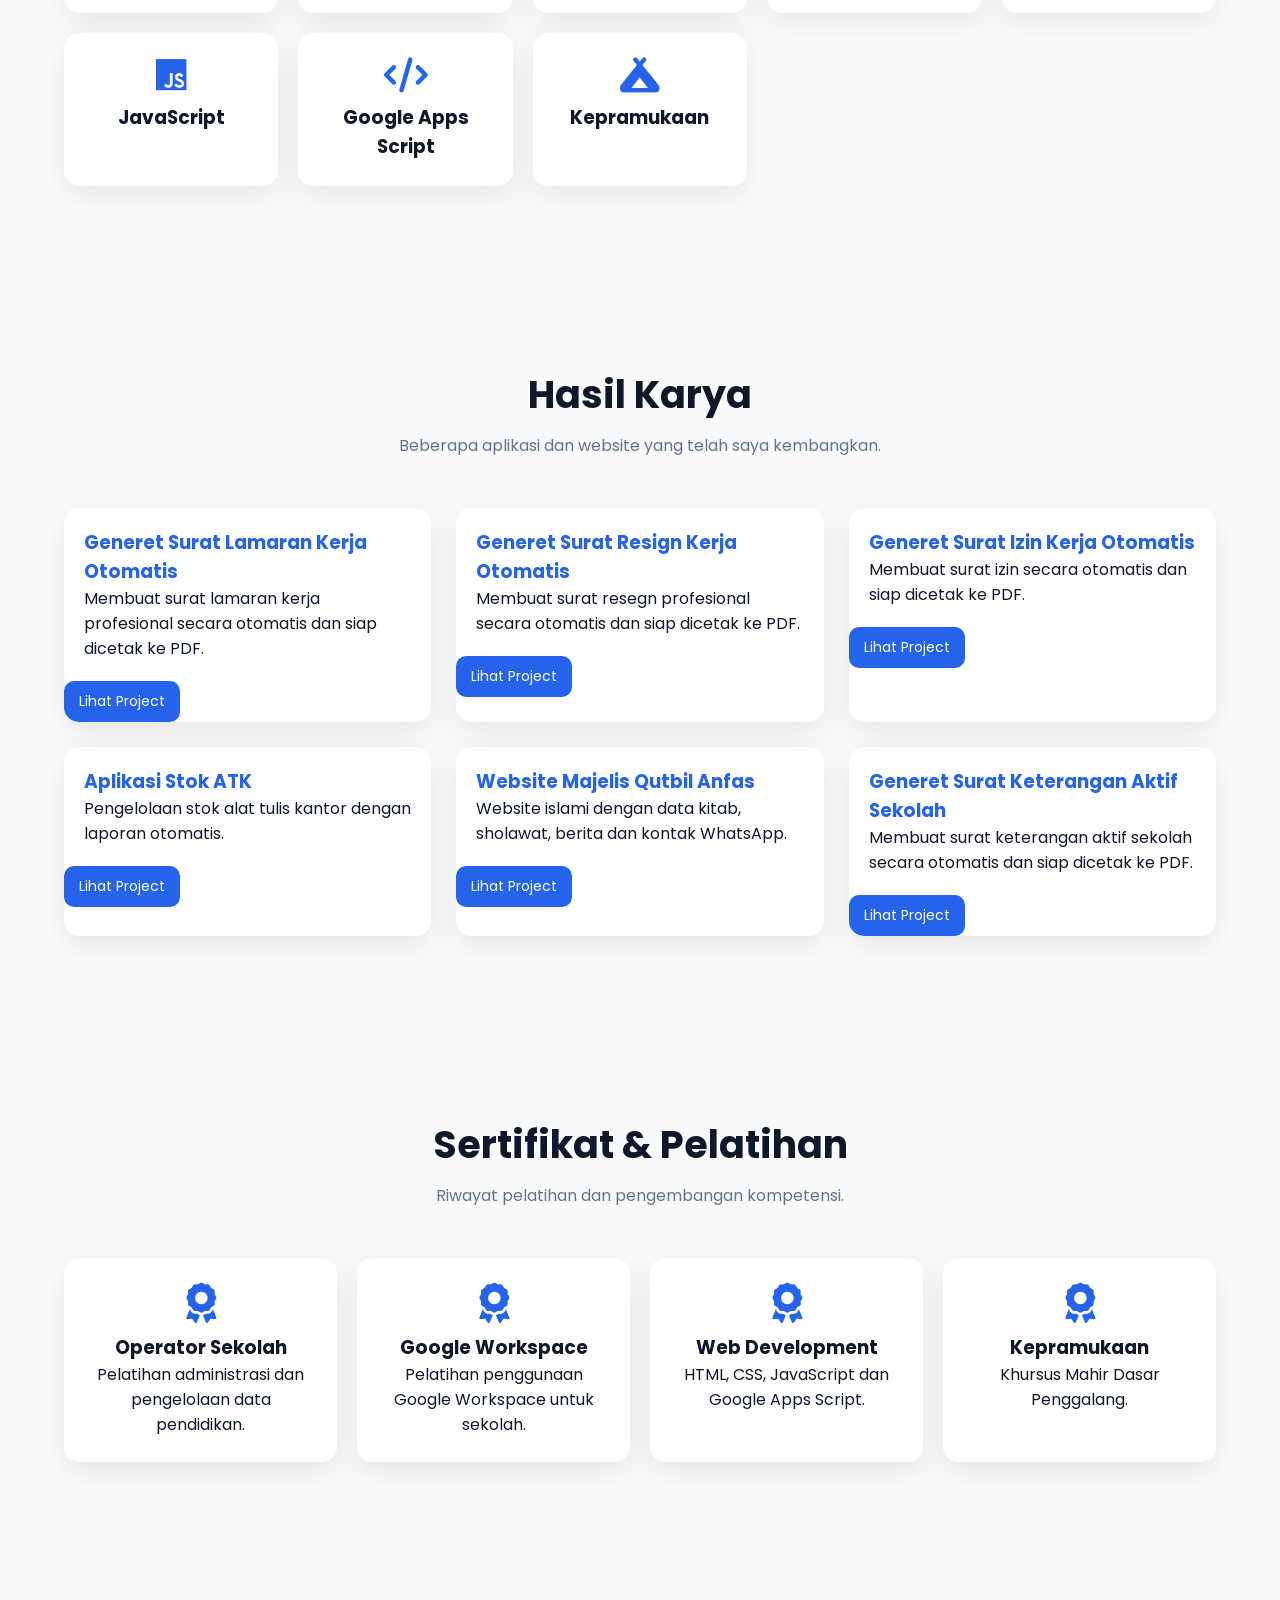
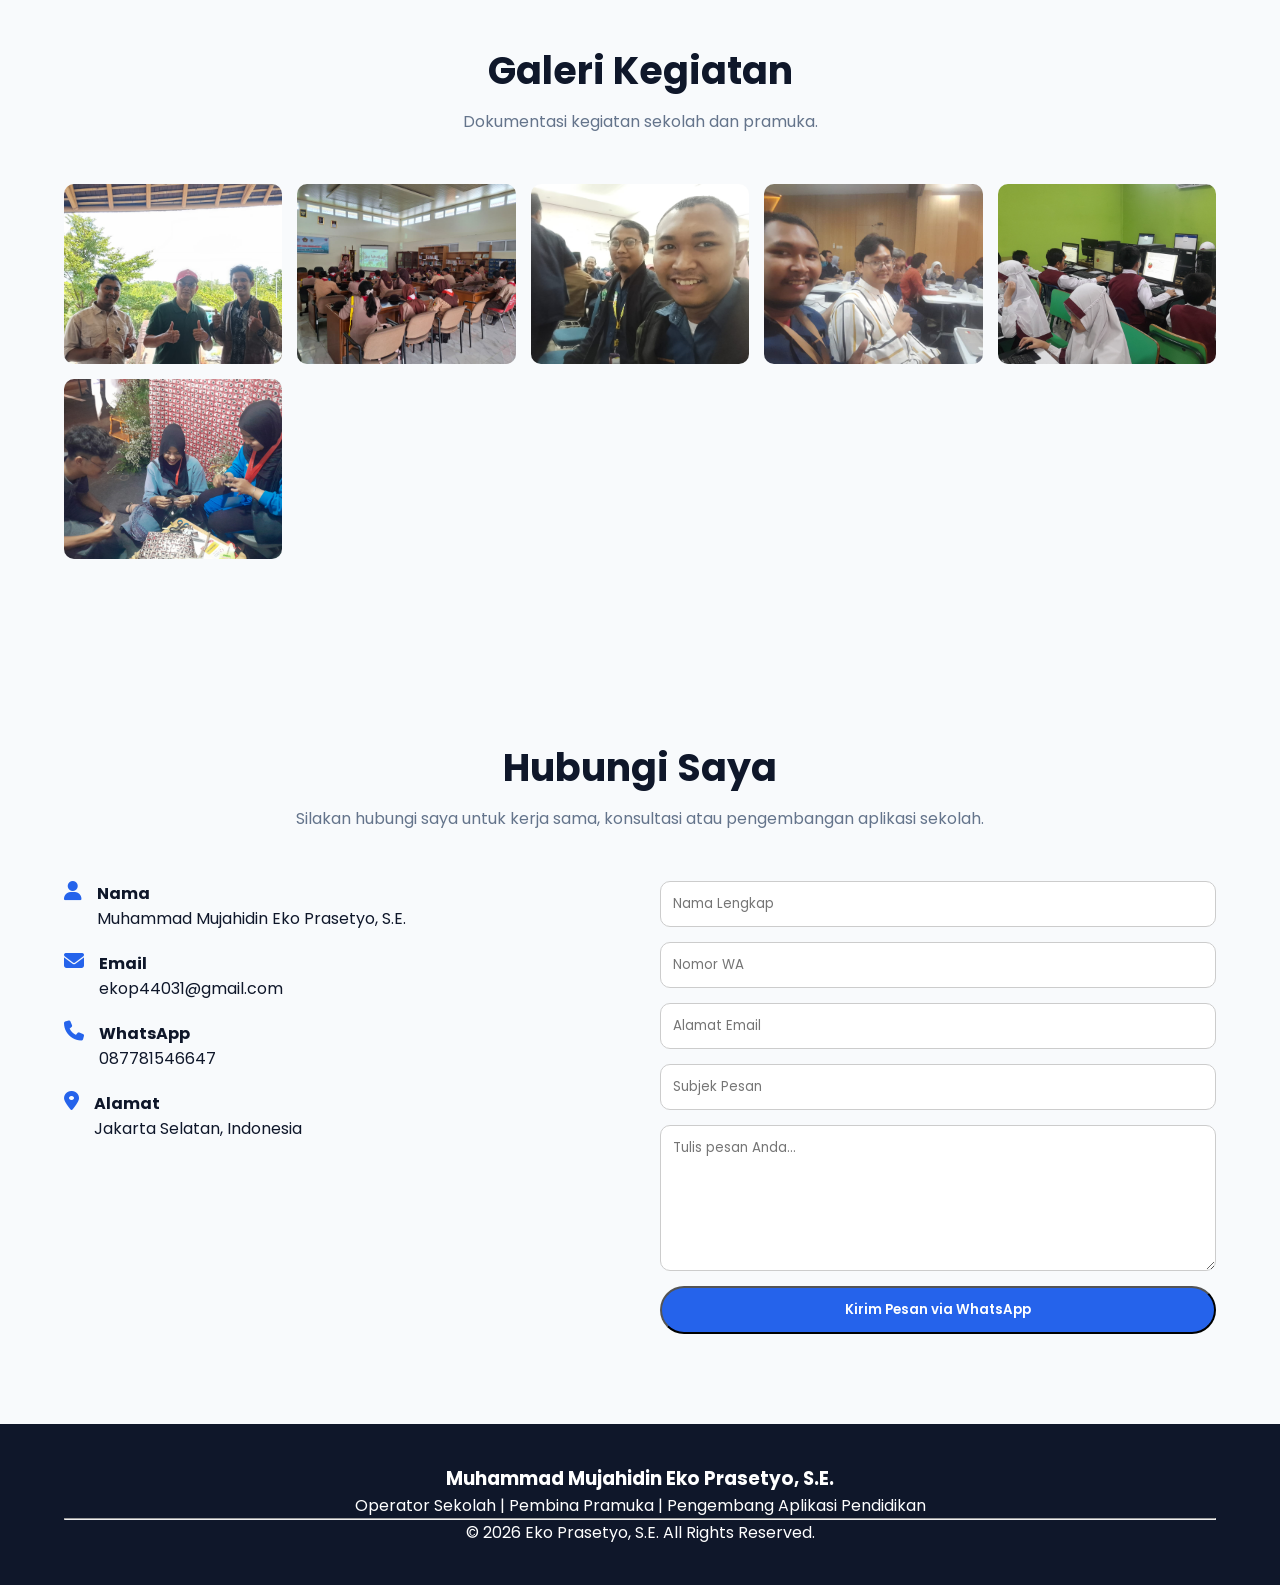
==== commit 0720f0dc: "Update index.html" ====
--- a/index.html
+++ b/index.html
@@ -455,11 +455,26 @@
                     </p>
 
                 </div>
-                  <div class="project-actions"><a href="https://example.com" target=
+                  <div class="project-actions"><a href="https://mujahidcorporation.github.io/Majelis_QA/" target=
                     "_blank" class="btn-link">Lihat Project</a></div>
             </div>
-
-        </div>
+            
+            <div class="project-card">
+                <div class="project-content">
+
+                    <h3>Generet Surat Keterangan Aktif Sekolah</h3>
+
+                    <p>
+                        Membuat surat keterangan aktif sekolah secara otomatis dan siap dicetak ke PDF.
+                    </p>
+
+                </div>
+                  <div class="project-actions"><a href="https://mujahidcorporation.github.io/Surat_Keterangan_Aktif/" target=
+                    "_blank" class="btn-link">Lihat Project</a></div>
+            </div>
+
+        </div>
+        
 
     </div>
 
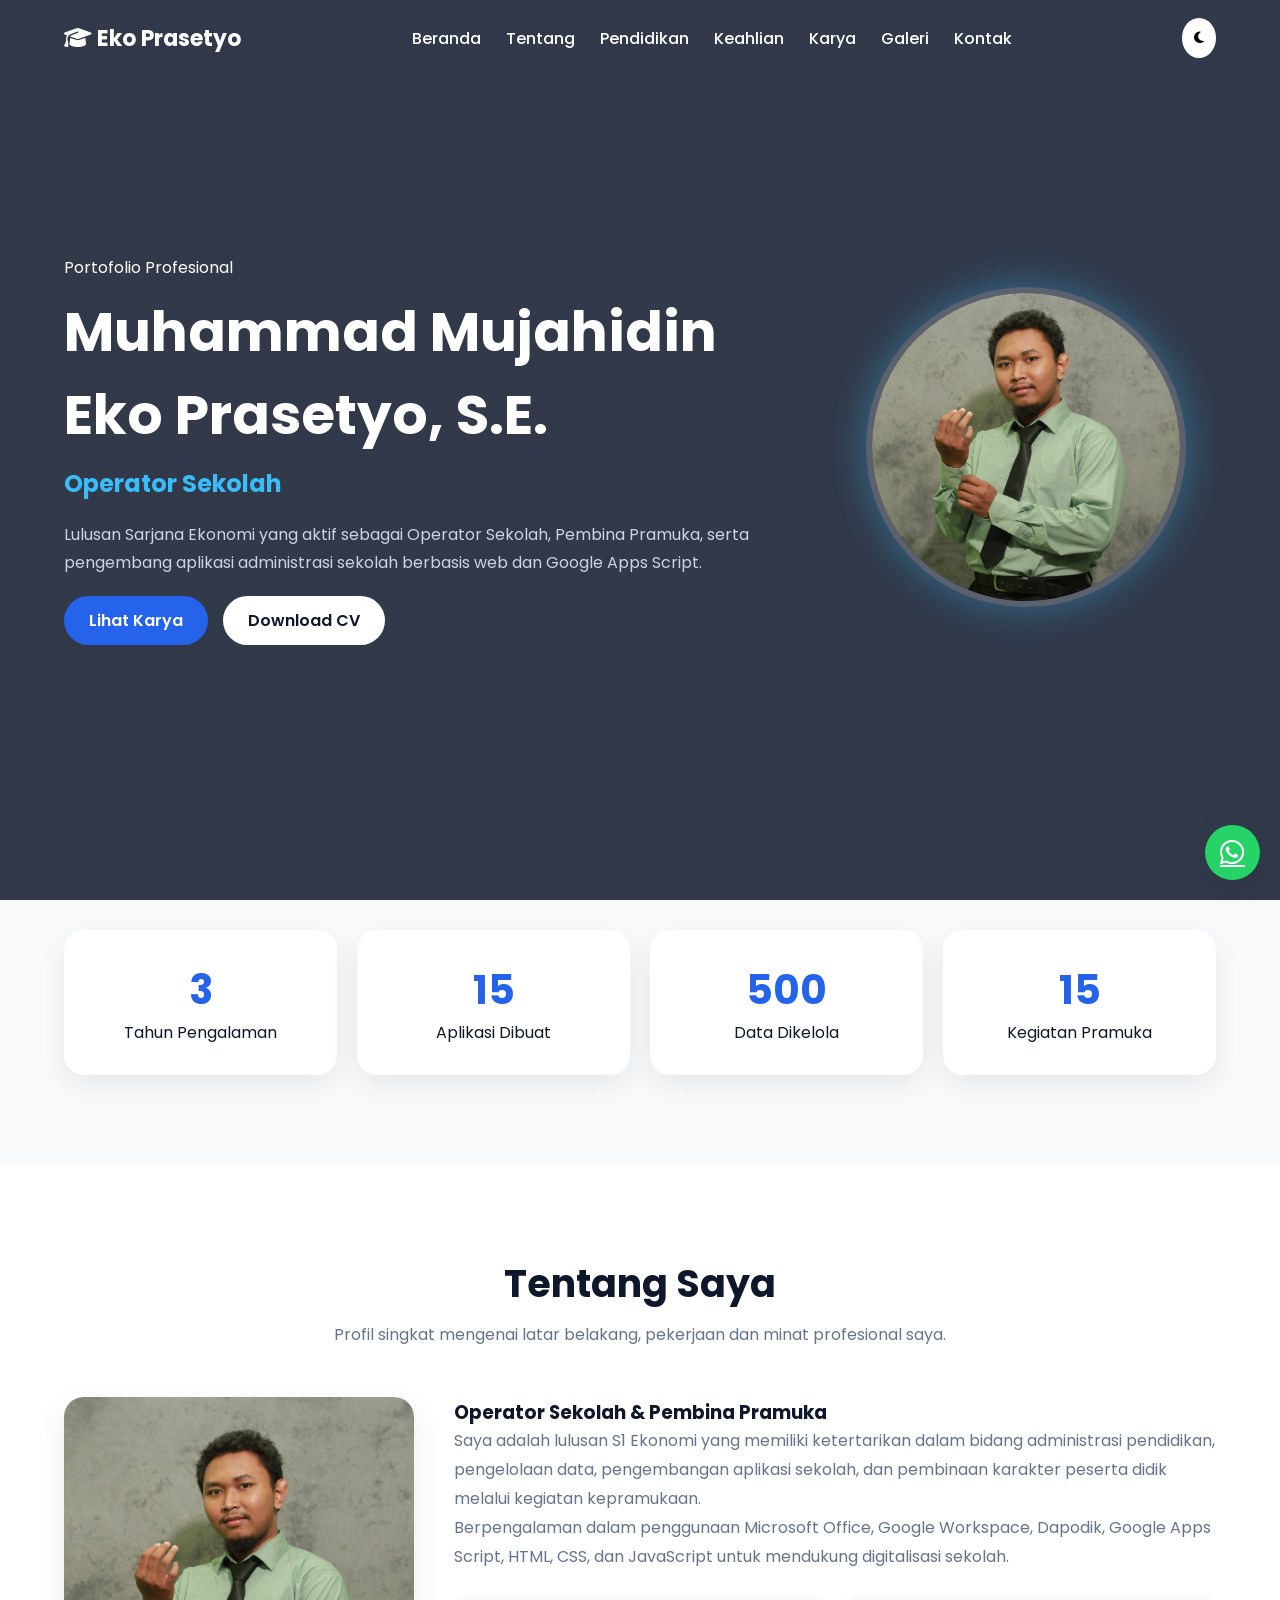
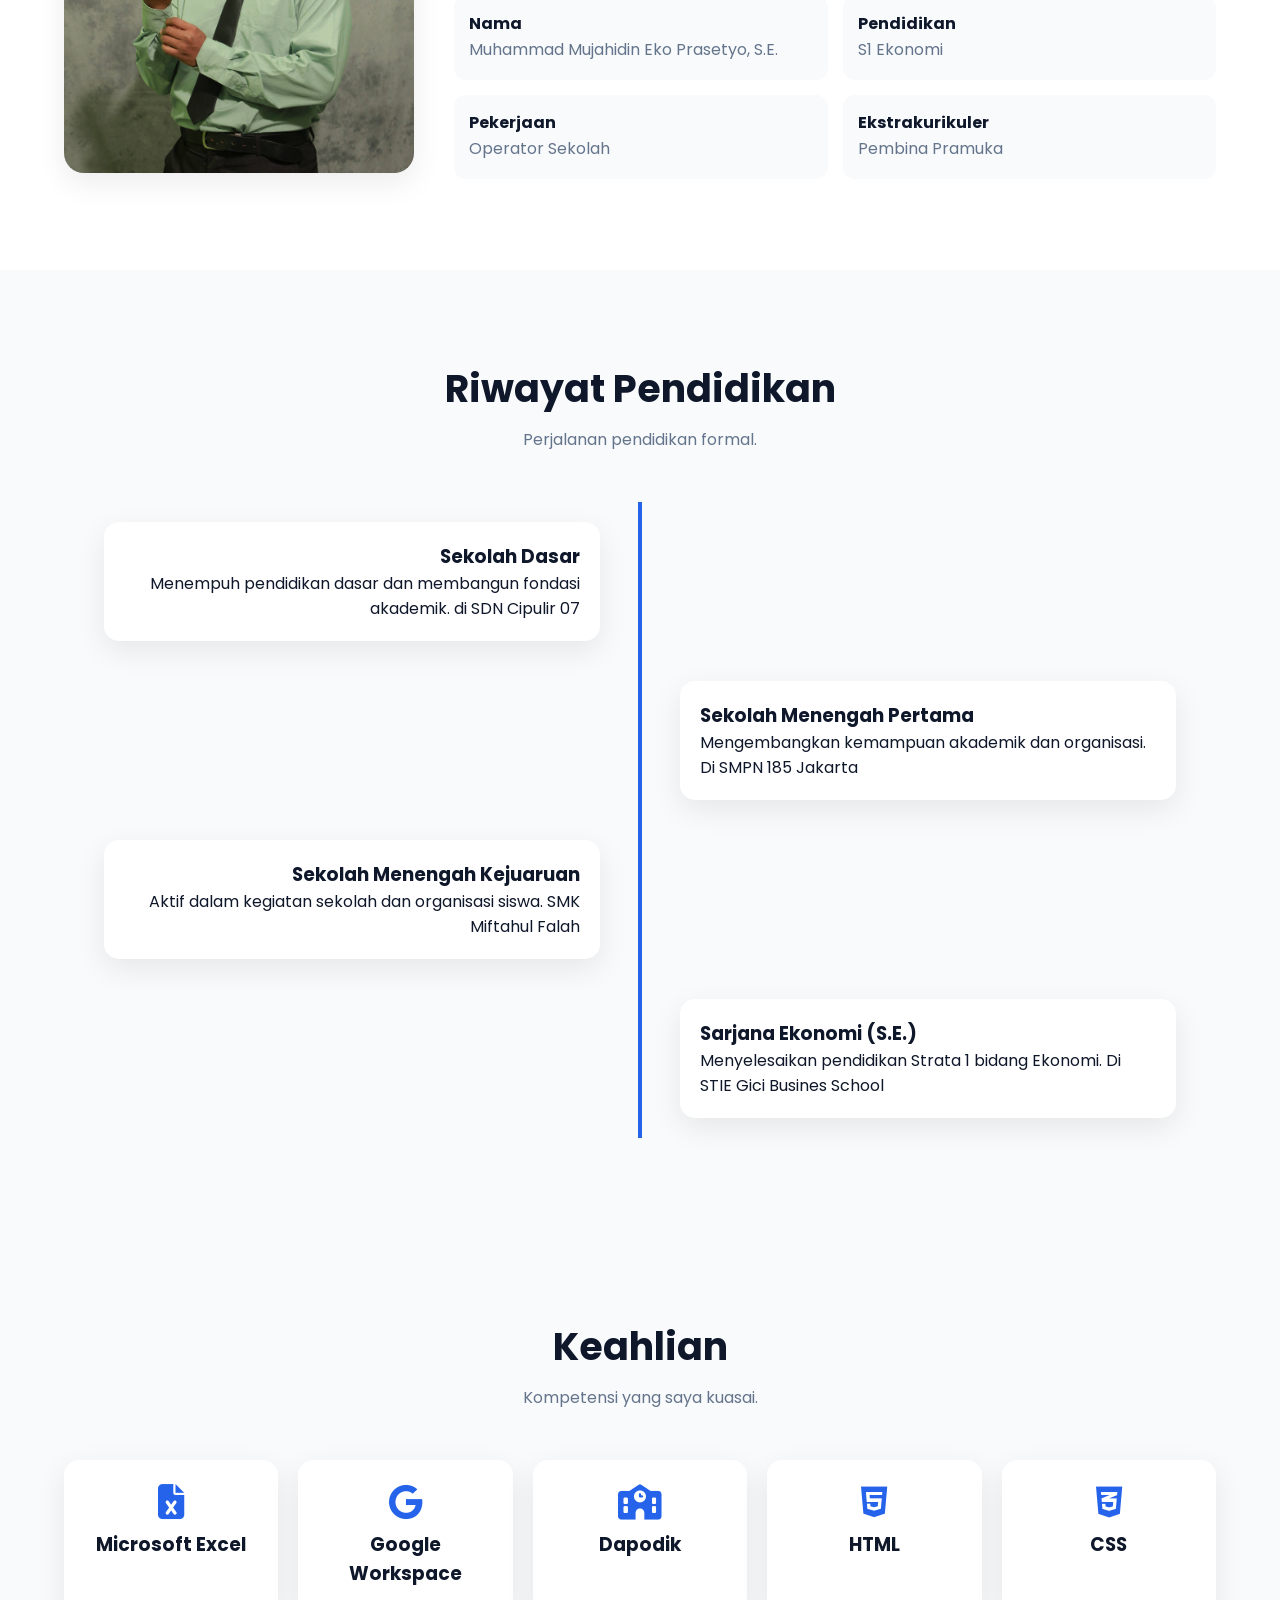
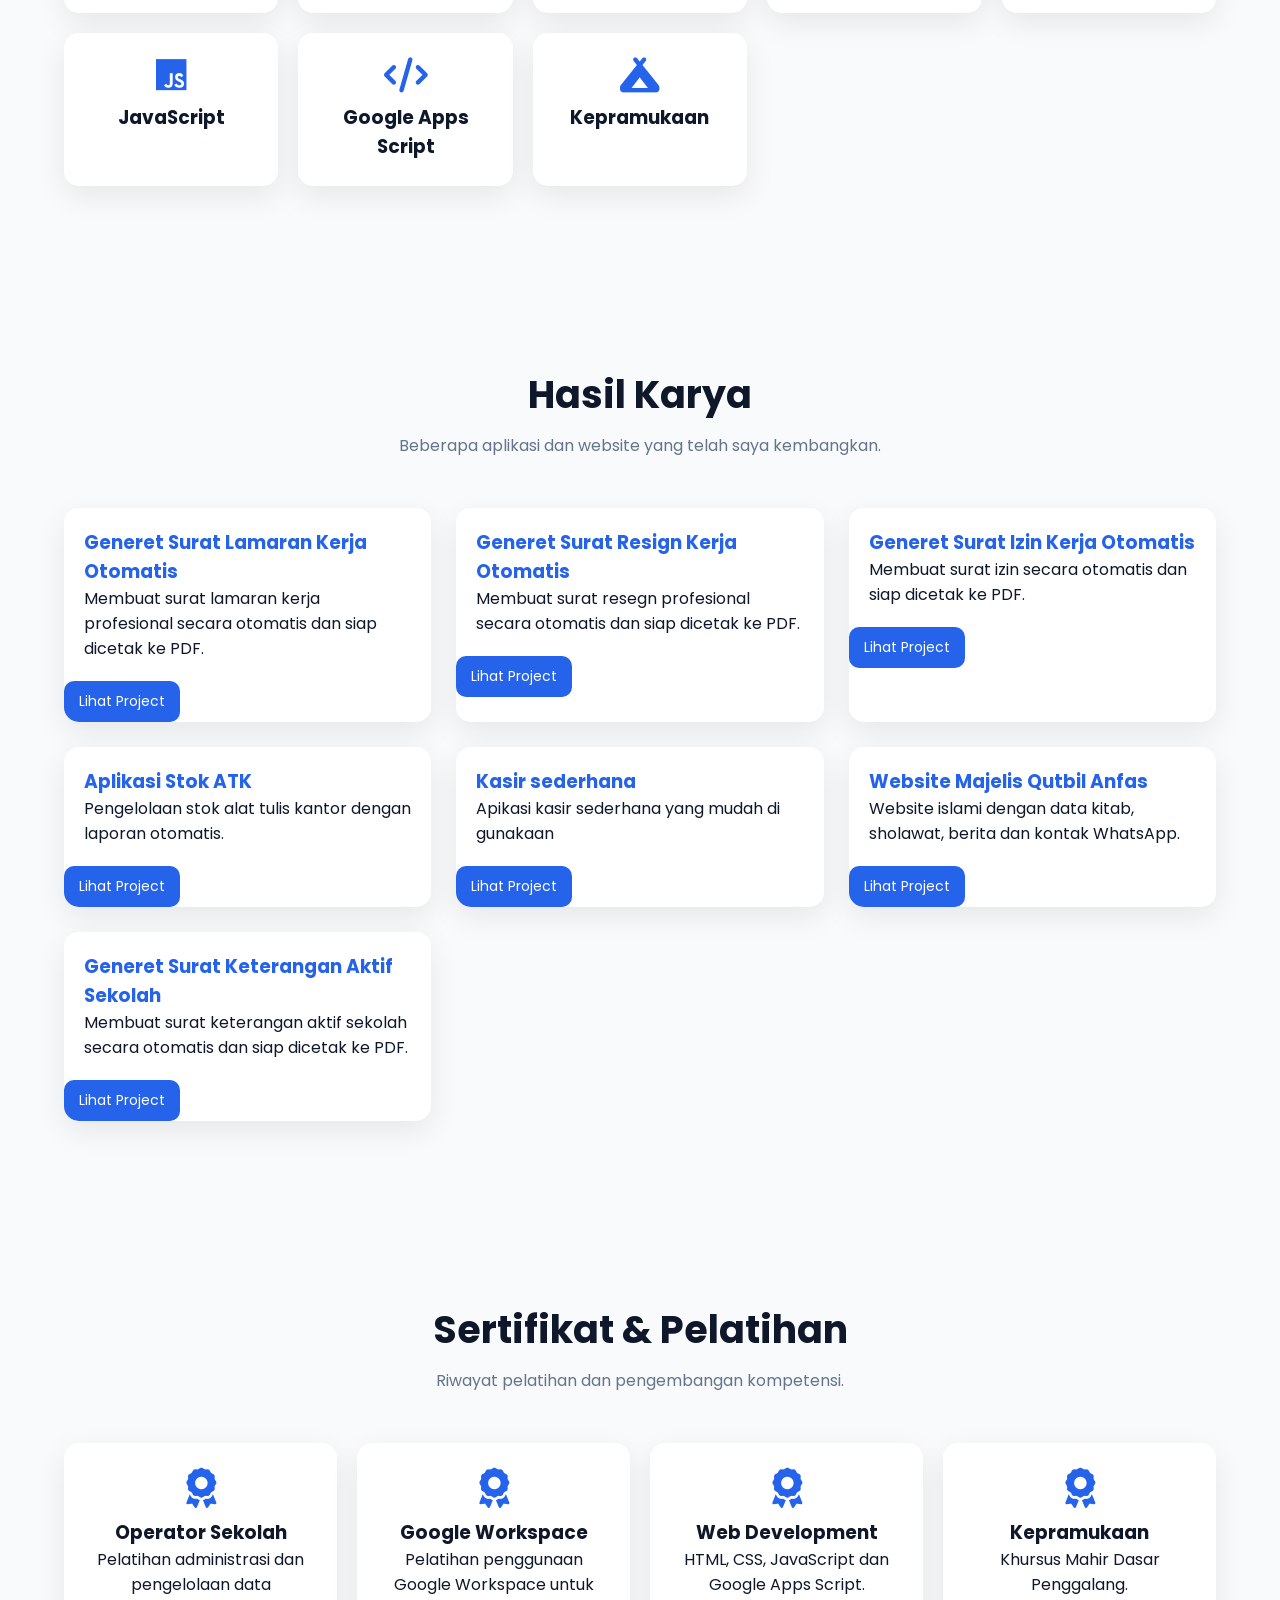
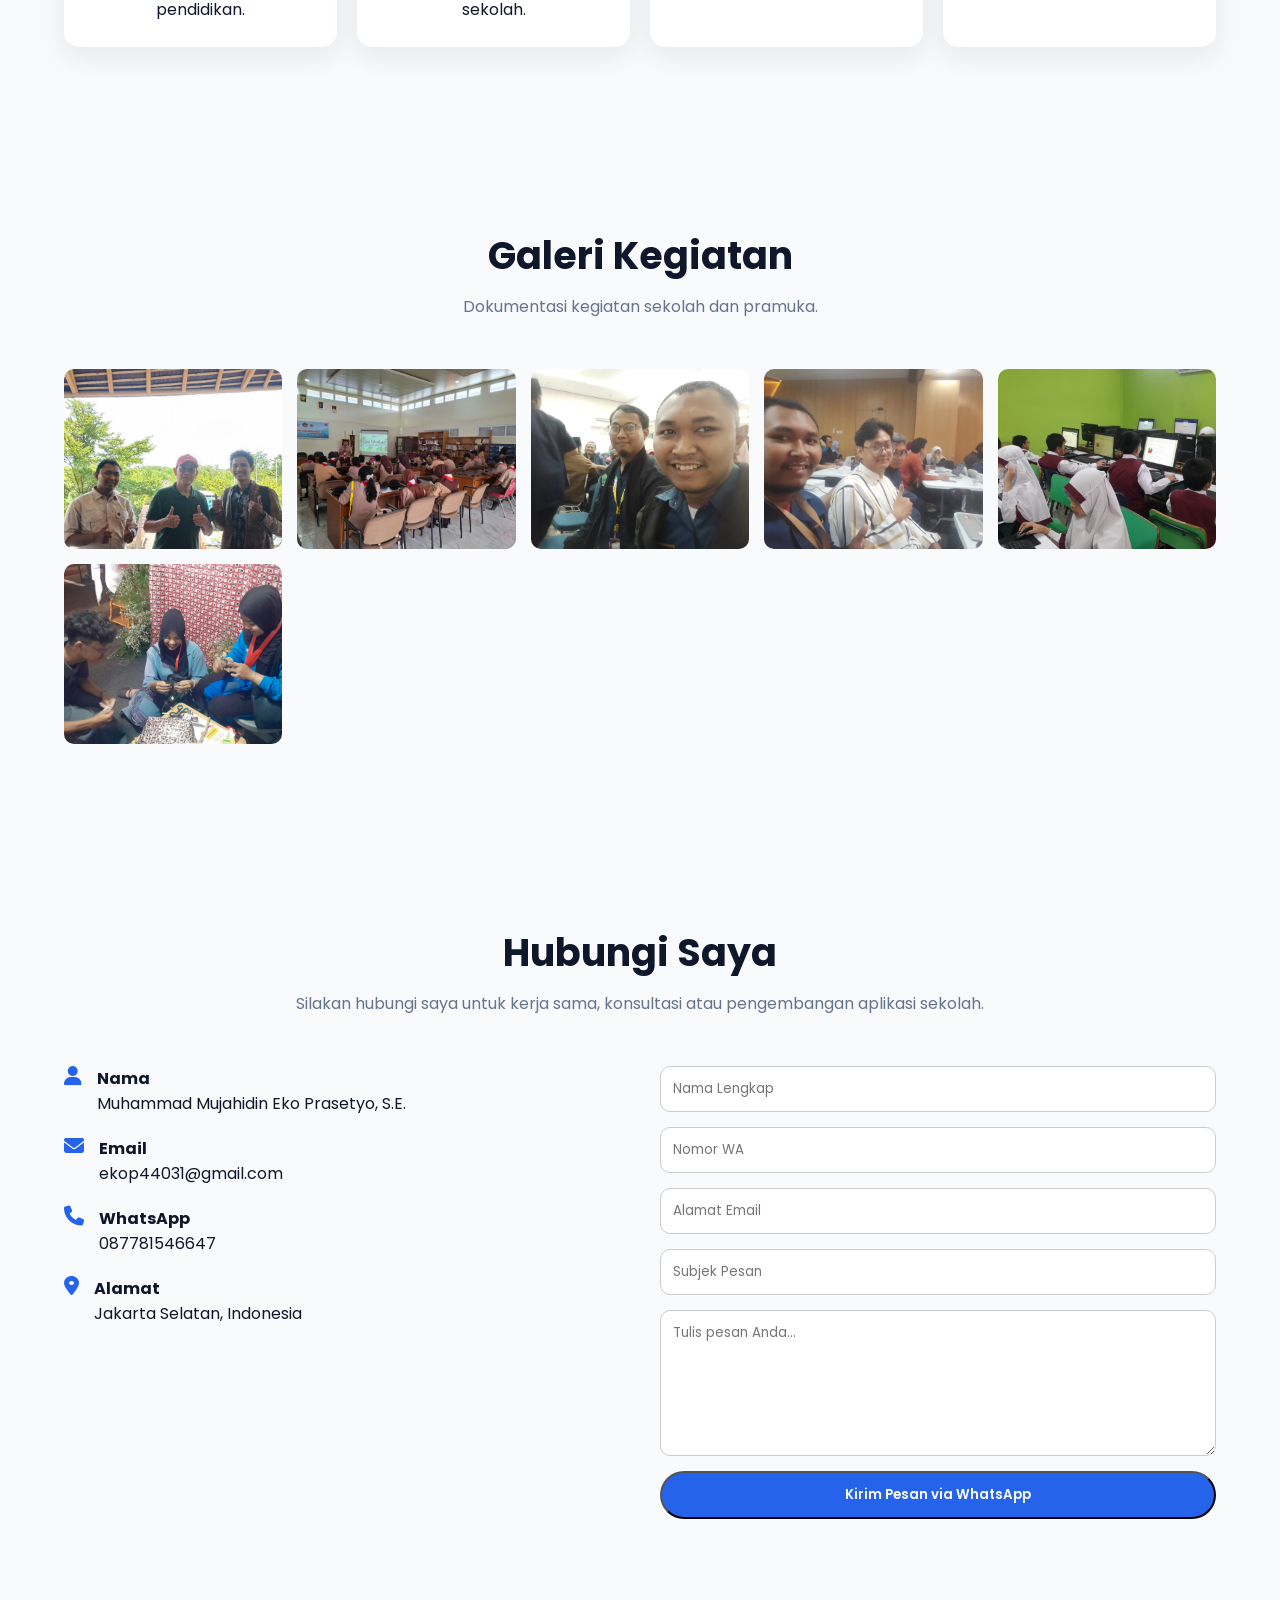
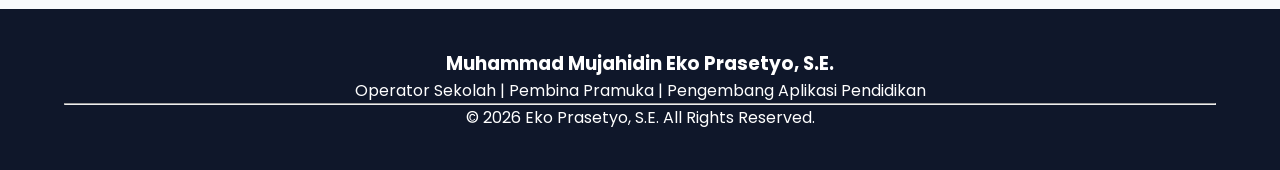
==== commit 03c4fbdb: "Update index.html" ====
--- a/index.html
+++ b/index.html
@@ -443,7 +443,19 @@
                   <div class="project-actions"><a href="https://script.google.com/macros/s/AKfycbyM21FesVsDfocuB6HtI7-pV8P2cTpYQQ4W7jcam6uMyWe1UZnRfTbFOGOlpx2vg1k7/exec" target=
                     "_blank" class="btn-link">Lihat Project</a></div>
             </div>
-
+            <div class="project-card">
+                <div class="project-content">
+
+                    <h3>Kasir sederhana </h3>
+
+                    <p>
+                        Apikasi kasir sederhana yang mudah di gunakaan
+                    </p>
+
+                </div>
+                  <div class="project-actions"><a href="https://script.google.com/macros/s/AKfycbx4G12yjih12vN1C-qNhUYAGI-yD8uyrG8N-Q9Sl7m0DuKpHOXwI2yYmFGjoLoKQOE/exec" target=
+                    "_blank" class="btn-link">Lihat Project</a></div>
+            </div>
             <div class="project-card">
                 <div class="project-content">
 
